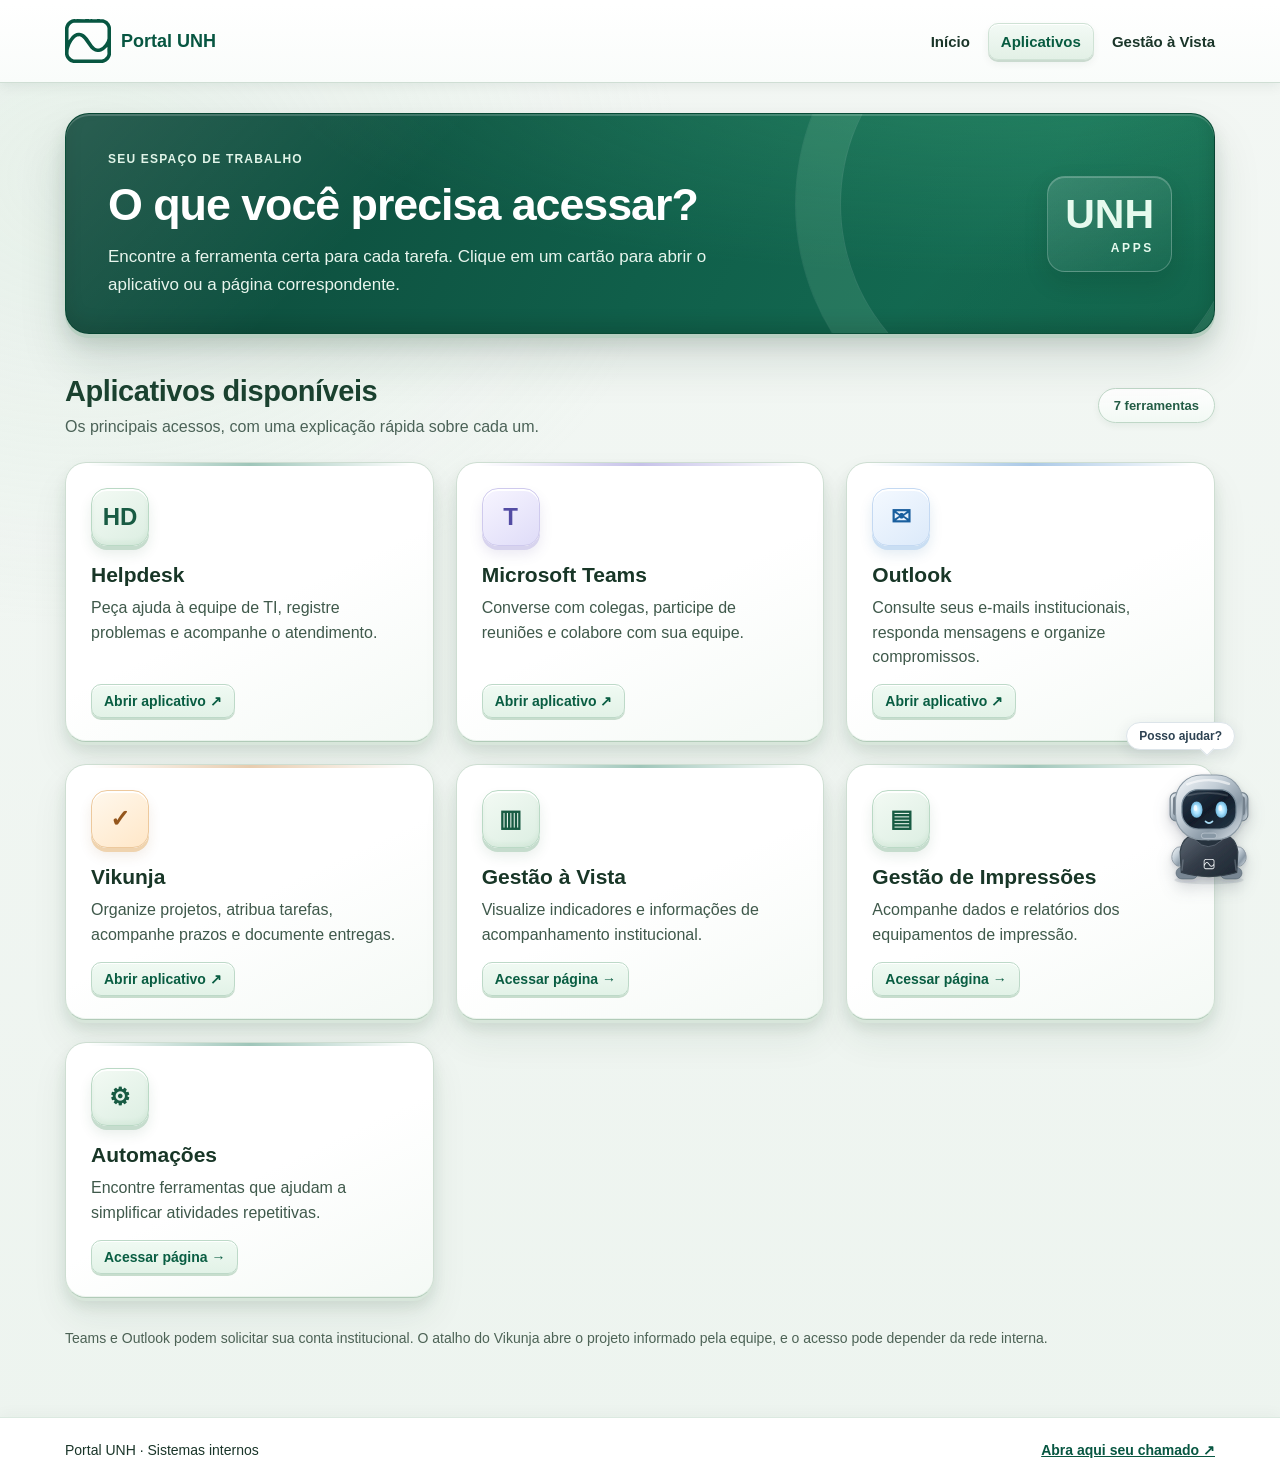
==== src/main/resources/static/aplicativos.html @ 6d13315c "feat(nexo): adiciona assistente persistente a biblioteca de aplicativos" ====
<!doctype html><html lang="pt-BR"><head><meta charset="utf-8"><meta name="viewport" content="width=device-width,initial-scale=1"><title>Aplicativos | Portal UNH</title><link rel="icon" href="assets/portal-unh-favicon-v2.png"><link rel="stylesheet" href="css/unh-pages-v1.css?v=20261027"><link rel="stylesheet" href="css/unh-app-library-v2.css?v=20261027-depth1"><link rel="stylesheet" href="css/nexo-assistente.css?v=20261027-ativo"><script src="js/nexo-agente.js?v=20261027-ativo" defer></script><script src="js/nexo-assistente.js?v=20261027-ativo" defer></script></head><body class="app-library"><header class="top"><div class="shell"><a class="brand" href="index.html"><img src="assets/portal-unh-simbolo.svg" alt=""><span>Portal UNH</span></a><nav class="nav" aria-label="Navegação"><a href="index.html">Início</a><a href="aplicativos.html" aria-current="page">Aplicativos</a><a href="gestao-a-vista.html">Gestão à Vista</a></nav></div></header><main class="shell">
  <section class="app-intro" aria-labelledby="app-title">
    <div class="app-intro-text"><span class="app-eyebrow">SEU ESPAÇO DE TRABALHO</span><h1 id="app-title">O que você precisa acessar?</h1><p>Encontre a ferramenta certa para cada tarefa. Clique em um cartão para abrir o aplicativo ou a página correspondente.</p></div>
    <div class="app-intro-mark" aria-hidden="true">UNH<span>APPS</span></div>
  </section>
  <section class="app-section" aria-labelledby="app-list-title">
    <div class="app-section-head"><div><h2 id="app-list-title">Aplicativos disponíveis</h2><p>Os principais acessos, com uma explicação rápida sobre cada um.</p></div><span class="app-count">7 ferramentas</span></div>
    <div class="app-tiles">
        <a class="app-tile app-helpdesk" href="https://helpdesk.unihorizontes.local/Helpdesk" target="_blank" rel="noopener noreferrer">
          <span class="app-tile-icon" aria-hidden="true">HD</span>
          <span class="app-tile-text"><strong>Helpdesk</strong><span>Peça ajuda à equipe de TI, registre problemas e acompanhe o atendimento.</span></span>
          <span class="app-tile-action">Abrir aplicativo ↗</span>
        </a>
        <a class="app-tile app-teams" href="https://teams.microsoft.com/" target="_blank" rel="noopener noreferrer">
          <span class="app-tile-icon" aria-hidden="true">T</span>
          <span class="app-tile-text"><strong>Microsoft Teams</strong><span>Converse com colegas, participe de reuniões e colabore com sua equipe.</span></span>
          <span class="app-tile-action">Abrir aplicativo ↗</span>
        </a>
        <a class="app-tile app-outlook" href="https://outlook.office.com/mail/" target="_blank" rel="noopener noreferrer">
          <span class="app-tile-icon" aria-hidden="true">✉</span>
          <span class="app-tile-text"><strong>Outlook</strong><span>Consulte seus e-mails institucionais, responda mensagens e organize compromissos.</span></span>
          <span class="app-tile-action">Abrir aplicativo ↗</span>
        </a>
        <a class="app-tile app-vikunja" href="https://vikunja.unihorizontes.local/projects/3/12" target="_blank" rel="noopener noreferrer">
          <span class="app-tile-icon" aria-hidden="true">✓</span>
          <span class="app-tile-text"><strong>Vikunja</strong><span>Organize projetos, atribua tarefas, acompanhe prazos e documente entregas.</span></span>
          <span class="app-tile-action">Abrir aplicativo ↗</span>
        </a>
        <a class="app-tile app-gestao" href="gestao-a-vista.html" >
          <span class="app-tile-icon" aria-hidden="true">▥</span>
          <span class="app-tile-text"><strong>Gestão à Vista</strong><span>Visualize indicadores e informações de acompanhamento institucional.</span></span>
          <span class="app-tile-action">Acessar página →</span>
        </a>
        <a class="app-tile app-impressao" href="impressao.html" >
          <span class="app-tile-icon" aria-hidden="true">▤</span>
          <span class="app-tile-text"><strong>Gestão de Impressões</strong><span>Acompanhe dados e relatórios dos equipamentos de impressão.</span></span>
          <span class="app-tile-action">Acessar página →</span>
        </a>
        <a class="app-tile app-automacoes" href="automacoes.html" >
          <span class="app-tile-icon" aria-hidden="true">⚙</span>
          <span class="app-tile-text"><strong>Automações</strong><span>Encontre ferramentas que ajudam a simplificar atividades repetitivas.</span></span>
          <span class="app-tile-action">Acessar página →</span>
        </a>
    </div>
    <p class="app-footnote">Teams e Outlook podem solicitar sua conta institucional. O atalho do Vikunja abre o projeto informado pela equipe, e o acesso pode depender da rede interna.</p>
  </section>
</main><footer class="foot"><div class="shell"><span>Portal UNH · Sistemas internos</span><a href="https://helpdesk.unihorizontes.local/Helpdesk" target="_blank" rel="noopener noreferrer">Abra aqui seu chamado ↗</a></div></footer></body></html>
---- src/main/resources/static/css/unh-pages-v1.css ----
:root{font-family:Inter,"Segoe UI",sans-serif;color:#1b342a;background:#f6f9f7}*{box-sizing:border-box}body{margin:0}a{color:inherit}.shell{width:min(1150px,calc(100% - 40px));margin:auto}.top{background:#fff;border-bottom:1px solid #dbe9e0}.top .shell{min-height:80px;display:flex;align-items:center;justify-content:space-between;gap:24px;flex-wrap:wrap}.brand{display:flex;align-items:center;gap:10px;text-decoration:none;font-weight:800;color:#075641}.brand img{width:46px;height:46px}.nav{display:flex;align-items:center;gap:18px;flex-wrap:wrap}.nav a{text-decoration:none;font-size:13px;font-weight:700}.nav a[aria-current]{color:#08724c}.hero{position:relative;overflow:hidden;margin-top:36px;background:linear-gradient(120deg,#164b3d,#075641);padding:45px;border-radius:26px;color:#fff}.hero:after{content:"";position:absolute;width:400px;height:400px;border:38px solid #ffffff12;border-radius:50%;right:-100px;top:-220px;pointer-events:none}.hero>*{position:relative;z-index:1}.eyebrow{font-size:12px;letter-spacing:.15em;font-weight:800}.hero h1{max-width:680px;margin:20px 0 14px;font-size:clamp(32px,5vw,55px);line-height:1.1;letter-spacing:-.05em}.hero p{max-width:580px;line-height:1.7;color:#e5f5ec}.section{padding:34px 0 70px}.section h2{font-size:clamp(25px,3vw,34px);margin:0 0 10px}.section>p{color:#64776c}.cards{display:grid;grid-template-columns:repeat(3,minmax(0,1fr));gap:16px;margin-top:22px}.card{display:flex;flex-direction:column;gap:9px;padding:23px;background:#fff;border:1px solid #dce9e0;box-shadow:0 9px 25px #102d1d0c;border-radius:20px;text-decoration:none;min-height:155px}.card strong{font-size:20px}.card small{color:#60766b}.card .go{margin-top:auto;font-size:12px;font-weight:800;color:#075641}.note{margin-top:20px;color:#60766b;font-size:13px}.foot{background:#fff;border-top:1px solid #dbe9e0;padding:24px 0}.foot .shell{display:flex;align-items:center;justify-content:space-between;gap:15px;flex-wrap:wrap;font-size:13px}.foot a{font-weight:800;color:#075641}@media(max-width:720px){.cards{grid-template-columns:1fr}.hero{padding:30px 24px}.top .shell{padding:14px 0}}
---- src/main/resources/static/css/unh-app-library-v2.css ----
/* Portal UNH • Biblioteca de aplicativos
   Profundidade real por camadas de luz, relevo e sombra.
   Texto sempre no plano 2D: sem transform, blur ou text-shadow. */

.app-library {
  font-family: "Segoe UI Variable", "Segoe UI", Arial, sans-serif !important;
  background:
    radial-gradient(ellipse 58% 38% at 7% 12%, rgba(192,220,202,.24), transparent 80%),
    linear-gradient(180deg,#f3f7f4 0%,#edf4ef 100%);
  color:#1a3529;
  -webkit-font-smoothing:auto !important;
}
.app-library * { box-sizing:border-box; text-shadow:none !important; -webkit-text-stroke:0 !important; }
.app-library .top {
  position:relative;
  z-index:5;
  background:linear-gradient(180deg,#fff 5%,#f9fcfa 100%);
  border-bottom:1px solid #cfded4;
  box-shadow:0 3px 12px rgba(19,55,34,.075),inset 0 1px 0 #fff;
}
.app-library .top .shell { min-height:82px; }
.app-library .brand { font-weight:700; font-size:18px; }
.app-library .nav a { font-size:15px; font-weight:600; letter-spacing:0; }
.app-library .nav a[aria-current="page"] {
  border:1px solid #cfe2d5;
  padding:9px 12px;
  color:#075b40;
  background:linear-gradient(180deg,#f3faf5,#e2f0e6);
  border-radius:10px;
  box-shadow:0 2px 0 #cadacf,0 4px 9px rgba(12,56,37,.06),inset 0 1px 0 #fff;
}
.app-library .app-intro {
  display:flex;
  align-items:center;
  justify-content:space-between;
  position:relative;
  isolation:isolate;
  overflow:hidden;
  gap:28px;
  margin-top:30px;
  padding:35px 42px;
  border:1px solid rgba(6,67,47,.75);
  border-radius:24px;
  color:#fff;
  background:
    radial-gradient(ellipse at 80% -20%,rgba(90,203,150,.25),transparent 55%),
    linear-gradient(115deg,#0d493a 3%,#105f4a 52%,#167357 100%);
  box-shadow:
    0 4px 0 #b7cfc1,
    0 10px 18px rgba(15,54,37,.12),
    0 26px 48px rgba(15,54,37,.13),
    inset 0 2px 0 rgba(255,255,255,.18),
    inset 0 -9px 16px rgba(0,22,14,.17);
}
.app-library .app-intro::before {
  content:"";position:absolute;inset:0;z-index:-1;
  background:linear-gradient(135deg,rgba(255,255,255,.12),transparent 30%,transparent 75%,rgba(0,26,16,.16));
  pointer-events:none;
}
.app-library .app-intro::after {
  content:"";position:absolute;right:-70px;top:-154px;width:400px;height:400px;
  border:44px solid rgba(200,248,219,.11);border-radius:50%;
  box-shadow:inset 0 0 0 1px rgba(255,255,255,.12),0 0 0 1px rgba(255,255,255,.08);
  pointer-events:none;
}
.app-library .app-intro-text { position:relative;z-index:1; }
.app-library .app-eyebrow { font-size:12px;font-weight:700;letter-spacing:.10em;color:#e0f4e8; }
.app-library .app-intro h1 {
  font-size:clamp(32px,3.5vw,45px);
  line-height:1.14;letter-spacing:-.023em;
  margin:12px 0 13px;
  font-weight:700;
  color:#fff;
}
.app-library .app-intro p { font-size:17px;line-height:1.62;max-width:650px;margin:0;color:#e8f5ed; }
.app-library .app-intro-mark {
  position:relative;z-index:1;
  padding:17px;
  border:1px solid rgba(255,255,255,.22);
  border-radius:18px;
  background:linear-gradient(145deg,rgba(255,255,255,.13),rgba(255,255,255,.025));
  box-shadow:inset 0 1px 0 rgba(255,255,255,.22),0 10px 25px rgba(0,29,15,.13);
  color:#e6faee;font-size:41px;font-weight:700;line-height:1;
}
.app-library .app-intro-mark span { display:block;font-size:12px;letter-spacing:.22em;text-align:right;margin-top:7px;font-weight:600; }
.app-library .app-section { padding:40px 0 67px; }
.app-library .app-section-head { display:flex;align-items:center;justify-content:space-between;gap:14px;flex-wrap:wrap; }
.app-library .app-section-head h2 { font-size:29px;line-height:1.2;letter-spacing:-.015em;margin:0 0 9px;color:#1b4230;font-weight:700; }
.app-library .app-section-head p { font-size:16px;color:#4b6257;margin:0; }
.app-library .app-count {
  border-radius:100px;
  border:1px solid #bfd7c7;
  padding:9px 15px;
  background:linear-gradient(180deg,#fff,#f2f9f4);
  box-shadow:0 3px 7px rgba(20,63,39,.06),inset 0 1px 0 #fff;
  font-size:13px;font-weight:600;color:#235c45;
}
.app-library .app-tiles {
  display:grid;grid-template-columns:repeat(3,minmax(0,1fr));
  gap:22px;margin-top:26px;
}
.app-library .app-tile {
  --accent:#0e7051;
  position:relative;
  isolation:isolate;
  display:flex;flex-direction:column;gap:15px;
  min-height:244px;
  padding:25px 25px 23px;
  text-decoration:none;
  overflow:hidden;
  border:1px solid #ceded2;
  border-bottom-color:#b1cbb8;
  border-radius:21px;
  background:linear-gradient(155deg,#fff 0%,#fff 52%,#f4f9f5 100%);
  box-shadow:
    0 3px 0 #d8e6db,
    0 8px 13px rgba(24,65,39,.10),
    0 20px 36px rgba(24,65,39,.075),
    inset 0 2px 0 rgba(255,255,255,1),
    inset 0 -1px 0 rgba(143,187,154,.15);
  transition:box-shadow .16s ease,border-color .16s ease,background .16s ease;
}
.app-library .app-tile::before {
  content:"";position:absolute;top:0;left:22px;right:22px;height:3px;
  background:linear-gradient(90deg,transparent,var(--accent),transparent);
  opacity:.40;
  border-radius:0 0 4px 4px;
  pointer-events:none;
}
.app-library .app-tile:hover {
  border-color:#8dbba1;
  background:linear-gradient(155deg,#fff 0%,#fff 48%,#eff9f1 100%);
  box-shadow:
    0 3px 0 #bcd5c3,
    0 12px 18px rgba(24,65,39,.14),
    0 27px 42px rgba(24,65,39,.11),
    inset 0 2px 0 #fff;
}
.app-library .app-tile:focus-visible { outline:3px solid #167653;outline-offset:5px; }
.app-library .app-tile-icon {
  display:grid;place-items:center;flex-shrink:0;
  width:58px;height:58px;border-radius:16px;
  background:linear-gradient(145deg,#f3faf4 0%,#dceee2 100%);
  border:1px solid #bad9c5;
  color:#185b43;
  font-size:24px;font-weight:700;letter-spacing:0;
  box-shadow:
    inset 0 2px 0 rgba(255,255,255,.95),
    inset 0 -3px 5px rgba(31,113,58,.06),
    0 4px 0 #c5dccd,
    0 8px 13px rgba(32,93,52,.10);
}
.app-library .app-teams { --accent:#7166c8; }
.app-library .app-outlook { --accent:#2976c1; }
.app-library .app-vikunja { --accent:#c38036; }
.app-library .app-teams .app-tile-icon { background:linear-gradient(145deg,#f7f5ff,#dfdcf8);color:#534ca4;border-color:#cfcaed;box-shadow:inset 0 2px 0 #fff,0 4px 0 #d7d3ee,0 8px 13px #554b9720; }
.app-library .app-outlook .app-tile-icon { background:linear-gradient(145deg,#f4f9ff,#dceafa);color:#195f9e;border-color:#c4d9f2;box-shadow:inset 0 2px 0 #fff,0 4px 0 #c9def3,0 8px 13px #1a5d9820; }
.app-library .app-vikunja .app-tile-icon { background:linear-gradient(145deg,#fff8ed,#ffe7c8);color:#95571d;border-color:#edc99d;box-shadow:inset 0 2px 0 #fff,0 4px 0 #efd3ae,0 8px 13px #88501d1c; }
.app-library .app-tile-text { display:flex;flex-direction:column;gap:8px; }
.app-library .app-tile-text strong { font-size:21px;line-height:1.3;font-weight:650;color:#183627; }
.app-library .app-tile-text>span { font-size:16px;line-height:1.52;color:#3f594b; }
.app-library .app-tile-action {
  display:inline-flex;align-items:center;
  width:max-content;max-width:100%;
  margin-top:auto;
  padding:8px 12px;
  border:1px solid #bdd9c8;
  border-radius:10px;
  background:linear-gradient(180deg,#f0faf3,#e2f2e7);
  box-shadow:0 2px 0 #c7ddcd,inset 0 1px 0 #fff;
  font-size:14px;font-weight:700;color:#095d42;
}
.app-library .app-footnote { font-size:14px;line-height:1.65;color:#4d6356;margin:29px 0 0; }
.app-library .foot { margin-top:0;box-shadow:0 -3px 14px rgba(22,56,32,.035); }
.app-library .foot .shell { font-size:14px; }
@media(max-width:950px) {
  .app-library .app-tiles { grid-template-columns:repeat(2,minmax(0,1fr)); }
  .app-library .app-intro-mark { display:none; }
}
@media(max-width:620px) {
  .app-library .app-tiles { grid-template-columns:1fr;gap:19px; }
  .app-library .app-intro { padding:27px 22px; }
  .app-library .app-intro p { font-size:16px; }
  .app-library .app-tile { min-height:210px; }
  .app-library .app-section-head h2 { font-size:26px; }
}
@media(prefers-reduced-motion:reduce) {
  .app-library .app-tile { transition:none; }
}
---- src/main/resources/static/css/nexo-assistente.css ----
/* Nexo - componente isolado, sem verde no mascote ou painel. */
.nexo-widget {
  --nexo-ink: #293745;
  --nexo-muted: #647586;
  --nexo-line: #dfe5e9;
  --nexo-panel-bg: #ffffff;
  position: fixed;
  z-index: 700;
  right: max(15px, env(safe-area-inset-right));
  bottom: max(14px, env(safe-area-inset-bottom));
  font-family: "DM Sans", "Segoe UI", Arial, sans-serif;
  color: var(--nexo-ink);
  pointer-events: none;
}
.nexo-widget * { box-sizing: border-box; }
.nexo-widget :is(a,button):focus-visible {
  outline: 3px solid #5789a7;
  outline-offset: 3px;
}
.nexo-widget button { font-family: inherit; }
.nexo-launcher {
  pointer-events: auto;
  position: relative;
  /* Area fixa: o balao nao pode comprimir nem redimensionar o mascote. */
  display: flex;
  align-items: flex-end;
  justify-content: center;
  width: 112px;
  height: 137px;
  min-height: 0;
  padding: 0;
  margin-left: auto;
  border: 0;
  background: transparent;
  cursor: pointer;
  color: #283e4d;
}
.nexo-launcher-avatar {
  display: block;
  /* Mesma proporcao intrinseca do SVG (180 x 206), com corpo inteiro. */
  width: 106px;
  height: auto;
  aspect-ratio: 180 / 206;
  max-width: none;
  object-fit: contain;
  flex: 0 0 auto;
  filter: drop-shadow(0 8px 8px rgba(43,55,70,.19));
  transform-origin: 50% 100%;
  animation: nexo-idle 4.8s ease-in-out infinite;
  transition: filter .18s;
}
.nexo-launcher:hover .nexo-launcher-avatar {
  filter: drop-shadow(0 10px 11px rgba(43,55,70,.25));
}
.nexo-launcher-label {
  display: block;
  position: absolute;
  /* Balao solto acima e um pouco a esquerda da cabeca: nunca sobre a blusa. */
  bottom: auto;
  top: -27px;
  left: auto;
  right: 30px;
  transform: none;
  pointer-events: none;
  white-space: nowrap;
  padding: 6px 12px;
  font-size: 12px;
  font-weight: 700;
  color: #2d4252;
  background: #fff;
  border: 1px solid #dce4e9;
  border-radius: 100px;
  box-shadow: 0 4px 15px rgba(32,48,64,.1);
}
/* Pontinha direcionada a cabeca, sem encostar na arte. */
.nexo-launcher-label::after {
  content: "";
  position: absolute;
  right: 22px;
  bottom: -5px;
  width: 9px;
  height: 9px;
  background: #fff;
  border-right: 1px solid #dce4e9;
  border-bottom: 1px solid #dce4e9;
  transform: rotate(45deg);
}
/* Com o painel aberto, o texto nao compete com os controles. */
.nexo-launcher[aria-expanded="true"] .nexo-launcher-label { display: none; }
.nexo-panel[hidden],.nexo-help-answer[hidden] { display: none !important; }
.nexo-panel {
  pointer-events: auto;
  display: flex;
  flex-direction: column;
  width: min(370px, calc(100vw - 26px));
  max-height: min(620px, calc(100dvh - 180px));
  margin-bottom: 17px;
  overflow: hidden;
  border: 1px solid #d5dee6;
  border-radius: 19px;
  background: var(--nexo-panel-bg);
  box-shadow: 0 19px 52px rgba(24,40,56,.22), 0 4px 12px rgba(24,40,56,.07);
}
.nexo-panel-head {
  display: flex;
  align-items: center;
  justify-content: space-between;
  gap: 12px;
  padding: 14px 16px 12px;
  border-bottom: 1px solid var(--nexo-line);
  background: #f9fafb;
}
.nexo-panel-identification { display: flex; align-items: center; gap: 11px; min-width: 0; }
.nexo-panel-avatar {
  display: grid;
  place-items: center;
  flex: 0 0 52px;
  width: 52px;
  height: 52px;
  overflow: hidden;
  border-radius: 14px;
  border: 1px solid #e0e6ea;
  background: #ecf1f4;
}
.nexo-panel-avatar img { display: block; width: 42px; height: 50px; object-fit: contain; }
.nexo-panel-identification strong {
  display: block;
  margin-bottom: 2px;
  color: #253949;
  font-size: 17px;
  line-height: 1.3;
  letter-spacing: 0;
}
.nexo-panel-identification div>span { font-size: 12px; color: #687b89; }
.nexo-close {
  flex: 0 0 36px;
  width: 36px;
  height: 36px;
  border: 1px solid transparent;
  border-radius: 9px;
  background: transparent;
  color: #617483;
  font-size: 26px;
  line-height: 1;
  cursor: pointer;
}
.nexo-close:hover { background: #edf2f5; color: #233846; }
.nexo-panel-body {
  overflow-y: auto;
  overscroll-behavior: contain;
  padding: 16px 18px 17px;
}
.nexo-intro {
  margin: 0 0 17px;
  color: #516472;
  font-size: 13px;
  line-height: 1.65;
}
.nexo-intro strong { display: block; margin-bottom: 4px; color: #2c4050; font-size: 16px; font-weight: 750; }
.nexo-section-heading { margin: 0 0 9px; color: #526776; font-size: 12px; font-weight: 750; }
.nexo-links { display: grid; gap: 7px; }
.nexo-links a {
  display: grid;
  grid-template-columns: 27px minmax(0,1fr) 17px;
  align-items: center;
  gap: 9px;
  padding: 11px 12px;
  border: 1px solid var(--nexo-line);
  border-radius: 11px;
  text-decoration: none;
  color: #2d4254 !important;
  background: #fff;
  font-size: 13px;
  font-weight: 650;
  line-height: 1.35;
  transition: border-color .16s, background .16s;
}
.nexo-links a:hover { border-color: #b5c9d5; background: #f6f9fb; }
.nexo-links a>span:first-child { text-align: center; font-size: 18px; color: #557085; }
.nexo-links a>span:last-child { text-align: right; font-size: 17px; color: #708696; }
.nexo-help-area {
  margin-top: 15px;
  border-top: 1px solid var(--nexo-line);
  padding-top: 13px;
}
.nexo-explain {
  display: flex;
  width: 100%;
  align-items: center;
  justify-content: space-between;
  gap: 8px;
  text-align: left;
  padding: 7px 0;
  background: none;
  border: 0;
  color: #334e61;
  font-size: 13px;
  font-weight: 750;
  cursor: pointer;
}
.nexo-explain span { font-size: 18px; }
.nexo-help-answer { margin: 3px 0 0; font-size: 12px; line-height: 1.6; color: #607585; }
.nexo-disclaimer { margin: 14px 0 0; font-size: 11px; color: #788794; line-height: 1.5; }
@keyframes nexo-idle {
  0%,100% { transform: translateY(0) rotate(-1deg); }
  50% { transform: translateY(-4px) rotate(1deg); }
}
@media(max-width: 600px) {
  .nexo-widget {
    right: max(7px, env(safe-area-inset-right));
    bottom: max(7px, env(safe-area-inset-bottom));
  }
  .nexo-launcher { width: 90px; height: 113px; min-height: 0; }
  .nexo-launcher-avatar { width: 86px; height: auto; }
  .nexo-launcher-label { top: -24px; right: 18px; font-size: 10px; padding: 5px 9px; }
  .nexo-panel { max-height: calc(100dvh - 128px); width: min(370px, calc(100vw - 18px)); }
  .nexo-panel-body { padding: 14px; }
}
@media(prefers-reduced-motion: reduce) {
  .nexo-launcher-avatar { animation: none; transition: none; }
  .nexo-links a { transition: none; }
}


/* Nexo V2: estados visuais e microinteracoes, sem cores verdes. */
.nexo-quick-actions {
  display: grid;
  grid-template-columns: repeat(2,minmax(0,1fr));
  gap: 8px;
  margin-top: 13px;
}
.nexo-action {
  min-width: 0;
  display: flex;
  gap: 6px;
  align-items: center;
  justify-content: space-between;
  padding: 10px 11px;
  border: 1px solid #dce5eb;
  border-radius: 11px;
  background: #f6f9fa;
  color: #304a5d;
  font-size: 12px;
  font-weight: 700;
  text-align: left;
  line-height: 1.45;
  cursor: pointer;
}
.nexo-action:hover { background: #eaf1f5; border-color: #b5cad6; }
.nexo-action:disabled { cursor: progress; opacity: .65; }
.nexo-action span { font-size: 16px; color: #57768b; }
.nexo-feedback[hidden] { display: none !important; }
.nexo-feedback {
  margin: 12px 0 0;
  padding: 10px 12px;
  background: #edf3f6;
  color: #304e61;
  border: 1px solid #d5e2e9;
  border-radius: 10px;
  font-size: 12px;
  line-height: 1.55;
}
.nexo-visually-hidden {
  position: absolute;
  width: 1px;
  height: 1px;
  padding: 0;
  margin: -1px;
  overflow: hidden;
  clip: rect(0,0,0,0);
  white-space: nowrap;
  border: 0;
}
.nexo-widget[data-nexo-emotion="saudacao"] .nexo-launcher-avatar {
  animation: nexo-wave .85s ease-in-out 1;
}
.nexo-widget[data-nexo-emotion="pensando"] .nexo-launcher-avatar {
  animation: nexo-thinking 1.3s ease-in-out infinite alternate;
}
.nexo-widget[data-nexo-emotion="confirmacao"] .nexo-launcher-avatar {
  animation: nexo-confirm .65s ease-out 1;
}
@keyframes nexo-wave {
  0%,100% { transform: rotate(0deg) translateY(0); }
  40% { transform: rotate(-5deg) translateY(-3px); }
  72% { transform: rotate(3deg) translateY(-1px); }
}
@keyframes nexo-thinking {
  from { transform: translateY(0) rotate(-1deg); }
  to { transform: translateY(-3px) rotate(1deg); }
}
@keyframes nexo-confirm {
  0%,100% { transform: translateY(0) scale(1); }
  45% { transform: translateY(-5px) scale(1.02); }
}
@media(max-width: 380px) {
  .nexo-quick-actions { grid-template-columns: 1fr; }
}
@media(prefers-reduced-motion: reduce) {
  .nexo-widget[data-nexo-emotion] .nexo-launcher-avatar { animation: none; }
}


/* Nexo v3: linguagem natural com regras locais, sem coletar conversas. */
.nexo-chat-form { display: grid; gap: 8px; margin: 8px 0 7px; }
.nexo-chat-form>label { color: #2a4556; font-size: 13px; font-weight: 750; }
.nexo-chat-entry { display: flex; align-items: stretch; gap: 6px; }
.nexo-chat-entry input {
  min-width: 0; flex: 1 1 auto;
  width: 100%; min-height: 43px; padding: 10px 11px;
  border: 1px solid #cfdde5; border-radius: 10px;
  color: #263b4a; background: #fff;
  font-size: 13px; line-height: 1.35; font-family: inherit;
}
.nexo-chat-entry input::placeholder { color: #7c8d99; opacity: 1; }
.nexo-chat-entry button {
  flex: 0 0 auto; min-width: 58px;
  padding: 10px 11px; border: 1px solid #2b465b; border-radius: 10px;
  background: #2d485c; color: #fff;
  font-size: 12px; font-weight: 750;
  cursor: pointer;
}
.nexo-chat-entry button:hover { background: #1d3649; }
.nexo-chat-disclosure {
  margin: 0 0 16px;
  color: #657987; font-size: 11px; line-height: 1.45;
}
.nexo-chat-log:empty { display: none; }
.nexo-chat-log {
  display: grid; gap: 9px;
  padding: 4px 0 10px;
  max-height: 240px; overflow-y: auto; overscroll-behavior: contain;
}
.nexo-chat-message {
  min-width: 0; max-width: 93%; padding: 10px 12px;
  border-radius: 13px;
  color: #2d4557; font-size: 12px; line-height: 1.65;
  overflow-wrap: anywhere;
}
.nexo-chat-message p { margin: 0; }
.nexo-chat-message-user {
  justify-self: end; border: 1px solid #d4e2ea;
  background: #edf3f7; border-bottom-right-radius: 3px;
}
.nexo-chat-message-assistant {
  justify-self: start; background: #f8fafb;
  border: 1px solid #dfe7ed; border-bottom-left-radius: 3px;
}
.nexo-chat-message small { display: block; margin-top: 7px; color: #647e8c; font-size: 10px; line-height: 1.4; }
.nexo-chat-link {
  display: inline-flex; align-items: center; margin-top: 9px;
  padding: 7px 9px; border-radius: 8px; border: 1px solid #bdcfda;
  color: #28475b !important; background: #eef4f7;
  text-decoration: none; font-size: 11px; font-weight: 750;
}
.nexo-chat-link:hover { background: #e1ebf2; }
@media(max-width: 420px) {
  .nexo-chat-entry { flex-wrap: nowrap; }
  .nexo-chat-entry input { font-size: 12px; }
}


/* IA experimental: botao opcional; mascara de permissao mantida no JS + servidor. */
.nexo-lab-toggle[hidden] { display: none !important; }
.nexo-lab-toggle {
  width: 100%; text-align: center; min-height: 38px;
  margin: 0 0 13px; padding: 9px 11px;
  border: 1px solid #cbdce6; border-radius: 10px;
  background: #f1f6fa; color: #304d65;
  font: inherit; font-weight: 700; font-size: 12px;
  cursor: pointer;
}
.nexo-lab-toggle[aria-pressed="true"] {
  background: #e7f0f7; border-color: #97bad3; color: #21435e;
}
.nexo-lab-toggle:disabled { opacity: .55; cursor: wait; }
.nexo-chat-submit:disabled { cursor: wait; opacity: .6; }


/* Contexto do Nexo: orientação do protótipo, nunca alerta institucional ao vivo. */
.nexo-context {
  display: grid; gap: 7px; padding: 12px 13px;
  margin: 0 0 13px;
  border: 1px solid #d8e3ec; border-radius: 13px;
  background: #f7f9fb;
}
.nexo-context-eyebrow {
  margin: 0; color: #697c8c; font-size: 10px;
  font-weight: 750; text-transform: uppercase; letter-spacing: .09em;
}
.nexo-context strong { font-size: 14px; color: #253f50; }
.nexo-context-suggestion {
  margin: 0; color: #476071; font-size: 12px; line-height: 1.55;
}
.nexo-context-alert {
  margin: 3px 0 0; padding: 9px 10px;
  color: #715524; background: #fff9ec;
  border-left: 3px solid #c4a058; border-radius: 6px;
  font-size: 11px; line-height: 1.5;
}
.nexo-context-prompts { display: flex; flex-wrap: wrap; gap: 7px; margin-top: 3px; }
.nexo-context-prompts button {
  flex: 1 1 120px; min-height: 33px; cursor: pointer;
  padding: 7px 9px; border: 1px solid #c8d7e2; border-radius: 9px;
  background: #fff; text-align: left; color: #35566b;
  font-size: 11px; line-height: 1.35; font-weight: 650;
}
.nexo-context-prompts button:hover { background: #eaf2f7; }
.nexo-context-source { font-size: 10px; color: #738390; line-height: 1.35; }

/* Mobilidade do personagem Nexo */
#nexo-toggle { touch-action: none; cursor: grab; }
#nexo-toggle:active { cursor: grabbing; }
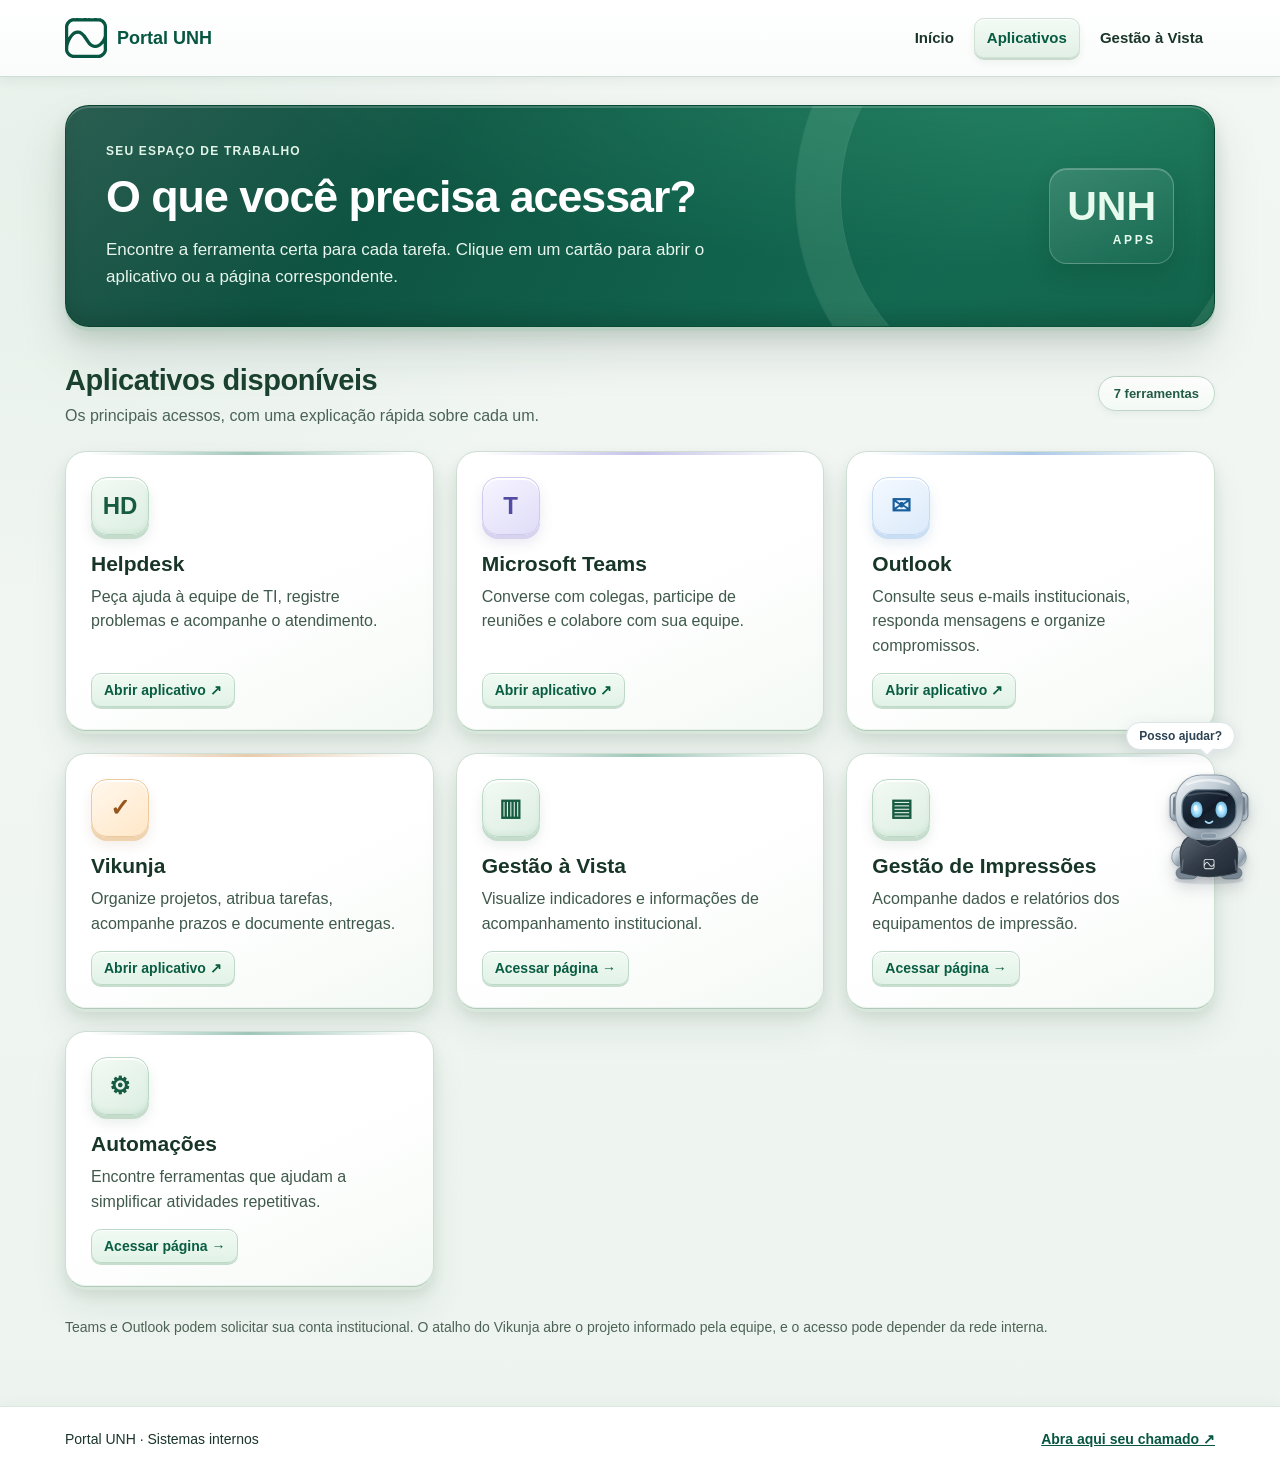
==== commit cc05ee82: "chore(portal): atualiza cache do layout responsivo da biblioteca" ====
--- a/src/main/resources/static/aplicativos.html
+++ b/src/main/resources/static/aplicativos.html
@@ -1,4 +1,4 @@
-<!doctype html><html lang="pt-BR"><head><meta charset="utf-8"><meta name="viewport" content="width=device-width,initial-scale=1"><title>Aplicativos | Portal UNH</title><link rel="icon" href="assets/portal-unh-favicon-v2.png"><link rel="stylesheet" href="css/unh-pages-v1.css?v=20261027"><link rel="stylesheet" href="css/unh-app-library-v2.css?v=20261027-depth1"><link rel="stylesheet" href="css/nexo-assistente.css?v=20261027-ativo"><script src="js/nexo-agente.js?v=20261027-ativo" defer></script><script src="js/nexo-assistente.js?v=20261027-ativo" defer></script></head><body class="app-library"><header class="top"><div class="shell"><a class="brand" href="index.html"><img src="assets/portal-unh-simbolo.svg" alt=""><span>Portal UNH</span></a><nav class="nav" aria-label="Navegação"><a href="index.html">Início</a><a href="aplicativos.html" aria-current="page">Aplicativos</a><a href="gestao-a-vista.html">Gestão à Vista</a></nav></div></header><main class="shell">
+<!doctype html><html lang="pt-BR"><head><meta charset="utf-8"><meta name="viewport" content="width=device-width,initial-scale=1"><title>Aplicativos | Portal UNH</title><link rel="icon" href="assets/portal-unh-favicon-v2.png"><link rel="stylesheet" href="css/unh-pages-v1.css?v=20261027"><link rel="stylesheet" href="css/unh-app-library-v2.css?v=20261028-layout1"><link rel="stylesheet" href="css/nexo-assistente.css?v=20261027-ativo"><script src="js/nexo-agente.js?v=20261027-fallback1" defer></script><script src="js/nexo-assistente.js?v=20261027-fallback1" defer></script></head><body class="app-library"><header class="top"><div class="shell"><a class="brand" href="index.html"><img src="assets/portal-unh-simbolo.svg" alt=""><span>Portal UNH</span></a><nav class="nav" aria-label="Navegação"><a href="index.html">Início</a><a href="aplicativos.html" aria-current="page">Aplicativos</a><a href="gestao-a-vista.html">Gestão à Vista</a></nav></div></header><main class="shell">
   <section class="app-intro" aria-labelledby="app-title">
     <div class="app-intro-text"><span class="app-eyebrow">SEU ESPAÇO DE TRABALHO</span><h1 id="app-title">O que você precisa acessar?</h1><p>Encontre a ferramenta certa para cada tarefa. Clique em um cartão para abrir o aplicativo ou a página correspondente.</p></div>
     <div class="app-intro-mark" aria-hidden="true">UNH<span>APPS</span></div>
--- a/src/main/resources/static/css/unh-app-library-v2.css
+++ b/src/main/resources/static/css/unh-app-library-v2.css
@@ -18,12 +18,20 @@
   border-bottom:1px solid #cfded4;
   box-shadow:0 3px 12px rgba(19,55,34,.075),inset 0 1px 0 #fff;
 }
-.app-library .top .shell { min-height:82px; }
-.app-library .brand { font-weight:700; font-size:18px; }
-.app-library .nav a { font-size:15px; font-weight:600; letter-spacing:0; }
+.app-library .top .shell {
+  height:76px;min-height:76px;gap:20px;flex-wrap:nowrap;
+  padding-top:0;padding-bottom:0;
+}
+.app-library .brand { font-weight:700;font-size:18px;white-space:nowrap;gap:10px;flex-shrink:0; }
+.app-library .brand img { display:block;width:42px;height:42px;object-fit:contain; }
+.app-library .nav { margin-left:auto;gap:8px;flex-wrap:nowrap; }
+.app-library .nav a {
+  display:inline-flex;align-items:center;justify-content:center;
+  min-height:40px;padding:9px 12px;white-space:nowrap;
+  font-size:15px;font-weight:600;letter-spacing:0;line-height:1.25;
+}
 .app-library .nav a[aria-current="page"] {
   border:1px solid #cfe2d5;
-  padding:9px 12px;
   color:#075b40;
   background:linear-gradient(180deg,#f3faf5,#e2f0e6);
   border-radius:10px;
@@ -37,8 +45,9 @@
   isolation:isolate;
   overflow:hidden;
   gap:28px;
-  margin-top:30px;
-  padding:35px 42px;
+  margin-top:28px;
+  min-height:222px;
+  padding:32px 40px;
   border:1px solid rgba(6,67,47,.75);
   border-radius:24px;
   color:#fff;
@@ -83,7 +92,7 @@
   color:#e6faee;font-size:41px;font-weight:700;line-height:1;
 }
 .app-library .app-intro-mark span { display:block;font-size:12px;letter-spacing:.22em;text-align:right;margin-top:7px;font-weight:600; }
-.app-library .app-section { padding:40px 0 67px; }
+.app-library .app-section { padding:36px 0 67px; }
 .app-library .app-section-head { display:flex;align-items:center;justify-content:space-between;gap:14px;flex-wrap:wrap; }
 .app-library .app-section-head h2 { font-size:29px;line-height:1.2;letter-spacing:-.015em;margin:0 0 9px;color:#1b4230;font-weight:700; }
 .app-library .app-section-head p { font-size:16px;color:#4b6257;margin:0; }
@@ -177,7 +186,20 @@
   .app-library .app-tiles { grid-template-columns:repeat(2,minmax(0,1fr)); }
   .app-library .app-intro-mark { display:none; }
 }
+@media(max-width:760px) {
+  .app-library .top .shell {
+    height:auto;min-height:76px;flex-wrap:wrap;justify-content:center;
+    gap:6px 16px;padding:12px 0;
+  }
+  .app-library .nav { margin-left:0;justify-content:center;gap:4px; }
+  .app-library .nav a { font-size:14px;padding:8px 10px;min-height:38px; }
+  .app-library .app-intro { min-height:0; }
+}
 @media(max-width:620px) {
+  .app-library .top .shell { justify-content:flex-start; }
+  .app-library .brand img { width:39px;height:39px; }
+  .app-library .nav { width:100%;justify-content:space-between; }
+  .app-library .nav a { font-size:13px;padding:8px 6px; }
   .app-library .app-tiles { grid-template-columns:1fr;gap:19px; }
   .app-library .app-intro { padding:27px 22px; }
   .app-library .app-intro p { font-size:16px; }
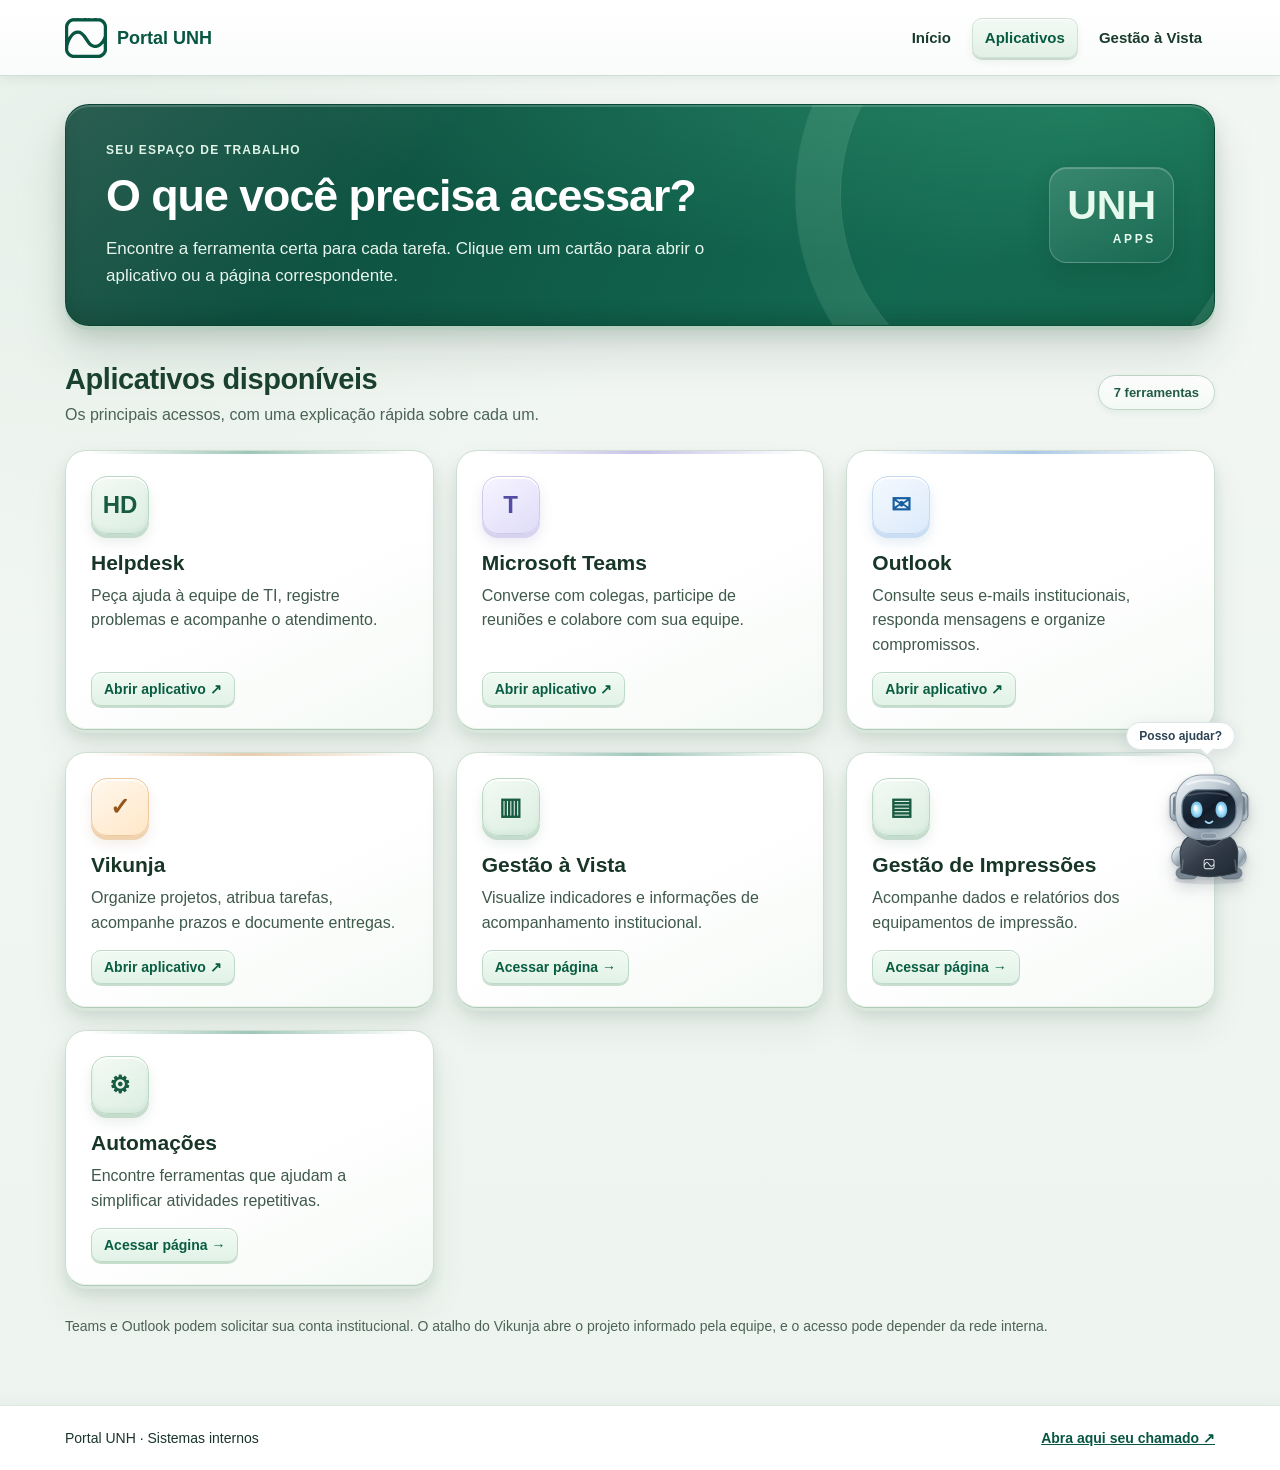
==== commit 5cd04c2e: "fix(portal): utiliza mesmo cabecalho compartilhado na biblioteca" ====
--- a/src/main/resources/static/aplicativos.html
+++ b/src/main/resources/static/aplicativos.html
@@ -1,4 +1,16 @@
-<!doctype html><html lang="pt-BR"><head><meta charset="utf-8"><meta name="viewport" content="width=device-width,initial-scale=1"><title>Aplicativos | Portal UNH</title><link rel="icon" href="assets/portal-unh-favicon-v2.png"><link rel="stylesheet" href="css/unh-pages-v1.css?v=20261027"><link rel="stylesheet" href="css/unh-app-library-v2.css?v=20261028-layout1"><link rel="stylesheet" href="css/nexo-assistente.css?v=20261027-ativo"><script src="js/nexo-agente.js?v=20261027-fallback1" defer></script><script src="js/nexo-assistente.js?v=20261027-fallback1" defer></script></head><body class="app-library"><header class="top"><div class="shell"><a class="brand" href="index.html"><img src="assets/portal-unh-simbolo.svg" alt=""><span>Portal UNH</span></a><nav class="nav" aria-label="Navegação"><a href="index.html">Início</a><a href="aplicativos.html" aria-current="page">Aplicativos</a><a href="gestao-a-vista.html">Gestão à Vista</a></nav></div></header><main class="shell">
+<!doctype html><html lang="pt-BR"><head><meta charset="utf-8"><meta name="viewport" content="width=device-width,initial-scale=1"><title>Aplicativos | Portal UNH</title><link rel="icon" href="assets/portal-unh-favicon-v2.png"><link rel="stylesheet" href="css/unh-pages-v1.css?v=20261027"><link rel="stylesheet" href="css/unh-app-library-v2.css?v=20261028-layout1"><link rel="stylesheet" href="css/nexo-assistente.css?v=20261027-ativo"><script src="js/nexo-agente.js?v=20261027-fallback1" defer></script><script src="js/nexo-assistente.js?v=20261027-fallback1" defer></script><link rel="stylesheet" href="css/unh-site-header.css?v=20261028-unificado1" /></head><body class="app-library"><header class="unh-site-header">
+  <div class="unh-site-header-inner">
+    <a class="unh-site-brand" href="index.html" aria-label="Portal UNH — página inicial">
+      <img src="assets/portal-unh-simbolo.svg" alt="" width="42" height="42" />
+      <span>Portal UNH</span>
+    </a>
+    <nav class="unh-site-nav" aria-label="Navegação principal">
+      <a href="index.html">Início</a>
+      <a href="aplicativos.html" aria-current="page">Aplicativos</a>
+      <a href="gestao-a-vista.html">Gestão à Vista</a>
+    </nav>
+  </div>
+</header><main class="shell">
   <section class="app-intro" aria-labelledby="app-title">
     <div class="app-intro-text"><span class="app-eyebrow">SEU ESPAÇO DE TRABALHO</span><h1 id="app-title">O que você precisa acessar?</h1><p>Encontre a ferramenta certa para cada tarefa. Clique em um cartão para abrir o aplicativo ou a página correspondente.</p></div>
     <div class="app-intro-mark" aria-hidden="true">UNH<span>APPS</span></div>
--- a/src/main/resources/static/css/unh-site-header.css
+++ b/src/main/resources/static/css/unh-site-header.css
@@ -0,0 +1,107 @@
+/* Cabecalho principal unico do Portal UNH.
+   Mesma marca, altura e navegacao em Inicio, Aplicativos e Gestao a Vista.
+   Independente dos estilos internos e do dashboard. */
+.unh-site-header {
+  position:sticky;
+  top:0;
+  z-index:90;
+  width:100%;
+  height:76px;
+  background:linear-gradient(180deg,#fff 5%,#f9fcfa 100%);
+  border-bottom:1px solid #cfded4;
+  box-shadow:0 3px 12px rgba(19,55,34,.075),inset 0 1px 0 #fff;
+  color:#17382b;
+  font-family:"Segoe UI Variable","Segoe UI",Arial,sans-serif;
+}
+.unh-site-header,
+.unh-site-header * { box-sizing:border-box; }
+.unh-site-header .unh-site-header-inner {
+  width:min(1150px,calc(100% - 40px));
+  max-width:none;
+  height:76px;
+  min-height:76px;
+  padding:0;
+  margin:0 auto;
+  display:flex;
+  align-items:center;
+  justify-content:space-between;
+  gap:20px;
+}
+.unh-site-header .unh-site-brand {
+  display:inline-flex;
+  align-items:center;
+  flex:0 0 auto;
+  gap:10px;
+  white-space:nowrap;
+  text-decoration:none;
+  color:#075641!important;
+  font-size:18px;
+  line-height:1.25;
+  font-weight:700;
+}
+.unh-site-header .unh-site-brand img {
+  display:block;
+  width:42px;
+  height:42px;
+  min-width:42px;
+  object-fit:contain;
+}
+.unh-site-header .unh-site-nav {
+  display:flex;
+  align-items:center;
+  flex-wrap:nowrap;
+  justify-content:flex-end;
+  gap:8px;
+  margin-left:auto;
+}
+.unh-site-header .unh-site-nav a {
+  display:inline-flex;
+  justify-content:center;
+  align-items:center;
+  min-height:40px;
+  padding:9px 12px;
+  border:1px solid transparent;
+  border-radius:10px;
+  color:#183b2b!important;
+  background:transparent;
+  font:600 15px/1.25 "Segoe UI Variable","Segoe UI",Arial,sans-serif;
+  letter-spacing:0;
+  text-decoration:none;
+  white-space:nowrap;
+  text-shadow:none!important;
+  transform:none!important;
+}
+.unh-site-header .unh-site-nav a:hover {
+  border-color:#cfe2d5;
+  background:#edf5ef;
+}
+.unh-site-header .unh-site-nav a[aria-current="page"] {
+  border-color:#cfe2d5;
+  color:#075b40!important;
+  background:linear-gradient(180deg,#f3faf5,#e2f0e6);
+  box-shadow:0 2px 0 #cadacf,0 4px 9px rgba(12,56,37,.06),inset 0 1px 0 #fff;
+}
+.unh-site-header :is(a):focus-visible {
+  outline:3px solid #187451;
+  outline-offset:3px;
+}
+@media(max-width:600px) {
+  .unh-site-header { height:116px; }
+  .unh-site-header .unh-site-header-inner {
+    height:116px;min-height:116px;
+    flex-direction:column;
+    align-items:flex-start;
+    justify-content:center;
+    gap:6px;
+  }
+  .unh-site-header .unh-site-brand { font-size:17px; }
+  .unh-site-header .unh-site-brand img { width:39px;height:39px;min-width:39px; }
+  .unh-site-header .unh-site-nav {
+    margin:0;
+    width:100%;
+    justify-content:space-between;
+    gap:2px;
+  }
+  .unh-site-header .unh-site-nav a { font-size:13px;padding:8px 6px;min-height:36px; }
+}
+@media print { .unh-site-header { display:none!important; } }
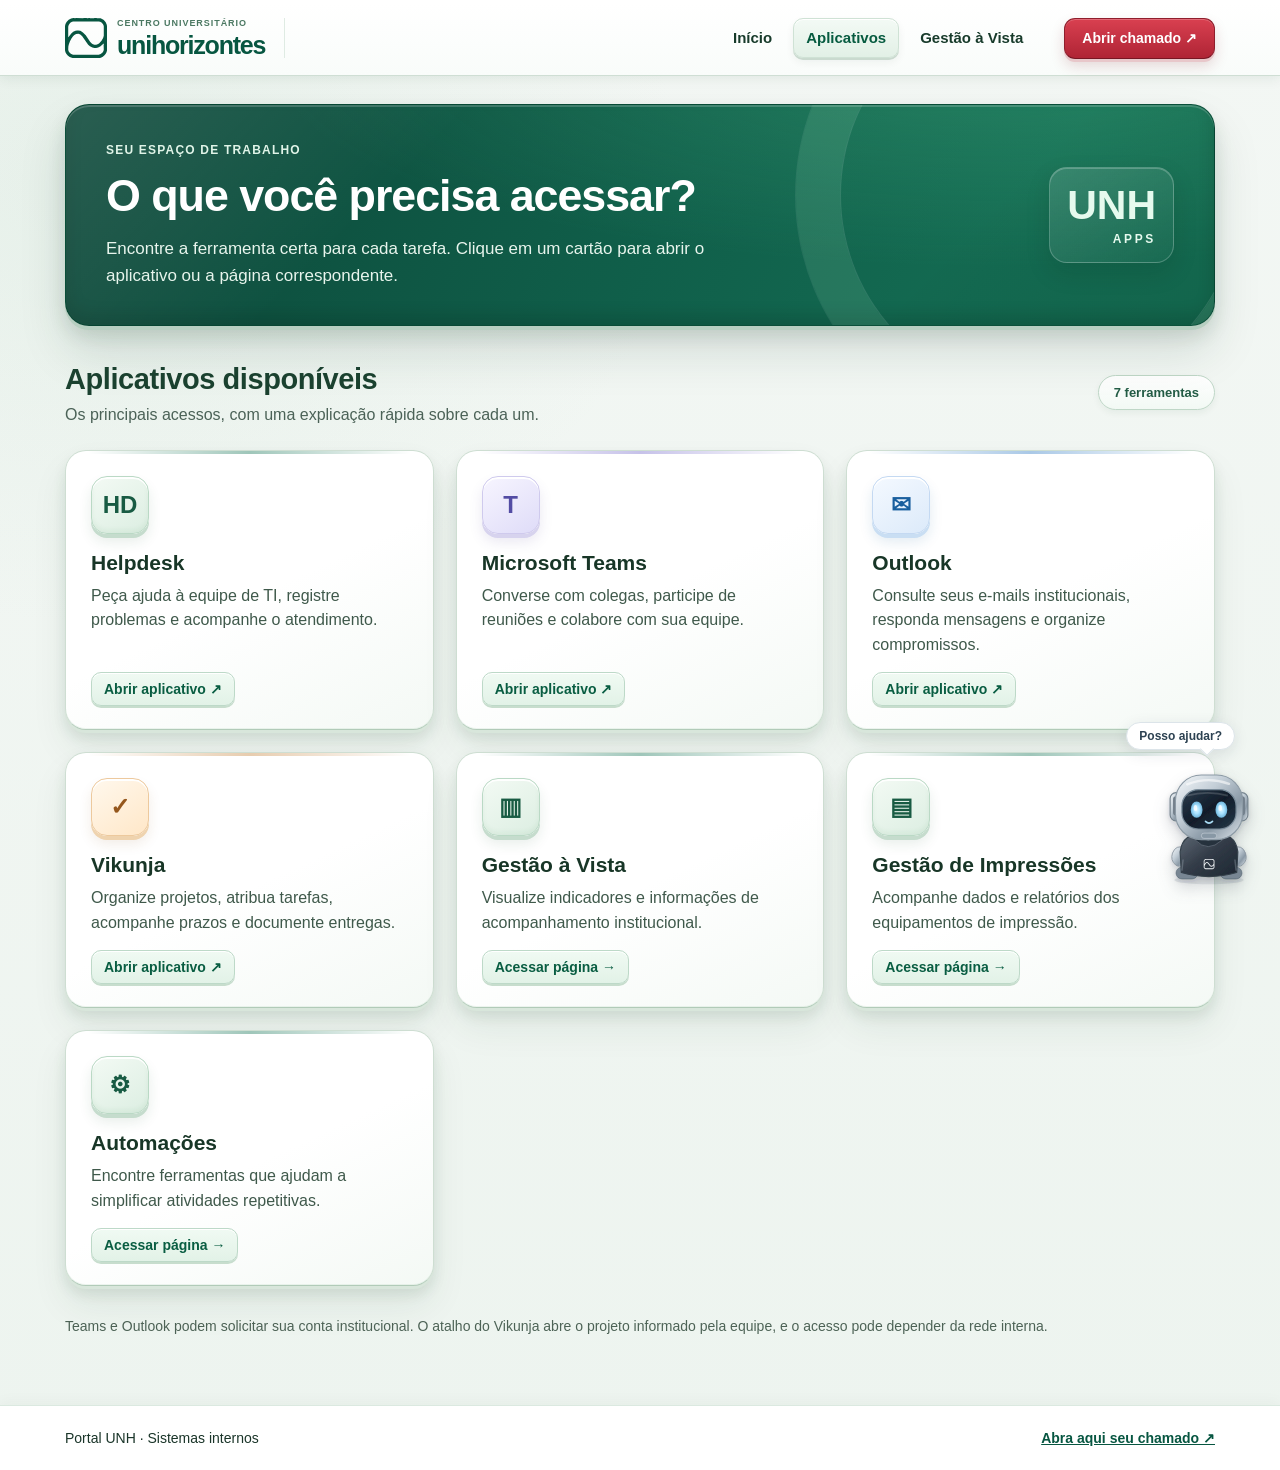
==== commit dabf1279: "feat(portal): aplica logo institucional e CTA vermelho no topo de aplicativos.html" ====
--- a/src/main/resources/static/aplicativos.html
+++ b/src/main/resources/static/aplicativos.html
@@ -1,14 +1,18 @@
-<!doctype html><html lang="pt-BR"><head><meta charset="utf-8"><meta name="viewport" content="width=device-width,initial-scale=1"><title>Aplicativos | Portal UNH</title><link rel="icon" href="assets/portal-unh-favicon-v2.png"><link rel="stylesheet" href="css/unh-pages-v1.css?v=20261027"><link rel="stylesheet" href="css/unh-app-library-v2.css?v=20261028-layout1"><link rel="stylesheet" href="css/nexo-assistente.css?v=20261027-ativo"><script src="js/nexo-agente.js?v=20261027-fallback1" defer></script><script src="js/nexo-assistente.js?v=20261027-fallback1" defer></script><link rel="stylesheet" href="css/unh-site-header.css?v=20261028-unificado1" /></head><body class="app-library"><header class="unh-site-header">
+<!doctype html><html lang="pt-BR"><head><meta charset="utf-8"><meta name="viewport" content="width=device-width,initial-scale=1"><title>Aplicativos | Portal UNH</title><link rel="icon" href="assets/portal-unh-favicon-v2.png"><link rel="stylesheet" href="css/unh-pages-v1.css?v=20261027"><link rel="stylesheet" href="css/unh-app-library-v2.css?v=20261028-layout1"><link rel="stylesheet" href="css/nexo-assistente.css?v=20261027-ativo"><script src="js/nexo-agente.js?v=20261027-fallback1" defer></script><script src="js/nexo-assistente.js?v=20261027-fallback1" defer></script><link rel="stylesheet" href="css/unh-site-header.css?v=20261029-chamado1" /></head><body class="app-library"><header class="unh-site-header">
   <div class="unh-site-header-inner">
-    <a class="unh-site-brand" href="index.html" aria-label="Portal UNH — página inicial">
+    <a class="unh-site-brand" href="index.html" aria-label="UniHorizontes — página inicial">
       <img src="assets/portal-unh-simbolo.svg" alt="" width="42" height="42" />
-      <span>Portal UNH</span>
+      <span class="unh-site-brand-copy">
+        <span class="unh-site-brand-kicker">CENTRO UNIVERSITÁRIO</span>
+        <strong class="unh-site-brand-name">unihorizontes</strong>
+      </span>
     </a>
     <nav class="unh-site-nav" aria-label="Navegação principal">
       <a href="index.html">Início</a>
       <a href="aplicativos.html" aria-current="page">Aplicativos</a>
       <a href="gestao-a-vista.html">Gestão à Vista</a>
     </nav>
+    <a class="unh-site-cta" href="https://helpdesk.unihorizontes.local/Helpdesk" target="_blank" rel="noopener noreferrer" aria-label="Abrir chamado no Helpdesk">Abrir chamado ↗</a>
   </div>
 </header><main class="shell">
   <section class="app-intro" aria-labelledby="app-title">
--- a/src/main/resources/static/css/unh-site-header.css
+++ b/src/main/resources/static/css/unh-site-header.css
@@ -35,9 +35,8 @@
   white-space:nowrap;
   text-decoration:none;
   color:#075641!important;
-  font-size:18px;
-  line-height:1.25;
-  font-weight:700;
+  line-height:1;
+  min-width:0;
 }
 .unh-site-header .unh-site-brand img {
   display:block;
@@ -45,6 +44,26 @@
   height:42px;
   min-width:42px;
   object-fit:contain;
+}
+.unh-site-header .unh-site-brand-copy {
+  display:flex;
+  flex-direction:column;
+  justify-content:center;
+  gap:3px;
+  padding-right:19px;
+  border-right:1px solid #dfebe3;
+}
+.unh-site-header .unh-site-brand-kicker {
+  display:block;
+  font:700 9px/1.15 "Segoe UI Variable","Segoe UI",Arial,sans-serif;
+  letter-spacing:.105em;
+  color:#4b7862;
+}
+.unh-site-header .unh-site-brand-name {
+  display:block;
+  font:700 25px/1.05 "Plus Jakarta Sans","Segoe UI Variable","Segoe UI",Arial,sans-serif;
+  letter-spacing:-.048em;
+  color:#075641;
 }
 .unh-site-header .unh-site-nav {
   display:flex;
@@ -81,22 +100,69 @@
   background:linear-gradient(180deg,#f3faf5,#e2f0e6);
   box-shadow:0 2px 0 #cadacf,0 4px 9px rgba(12,56,37,.06),inset 0 1px 0 #fff;
 }
+/* Atalho de suporte deliberadamente destacado, sem alterar a navegacao. */
+.unh-site-header .unh-site-cta {
+  display:inline-flex;
+  justify-content:center;
+  align-items:center;
+  flex:0 0 auto;
+  min-height:41px;
+  margin-left:8px;
+  padding:10px 17px;
+  border:1px solid #8f1e2c;
+  border-bottom-color:#781623;
+  border-radius:11px;
+  background:linear-gradient(180deg,#d94050,#af2435);
+  box-shadow:0 3px 0 #e8c7ca,0 7px 14px rgba(122,23,36,.17),inset 0 1px 0 rgba(255,255,255,.23);
+  color:#fff!important;
+  font:700 14px/1.2 "Segoe UI Variable","Segoe UI",Arial,sans-serif;
+  letter-spacing:0;
+  text-decoration:none!important;
+  text-shadow:none!important;
+  white-space:nowrap;
+  transition:background .15s,box-shadow .15s;
+}
+.unh-site-header .unh-site-cta:hover {
+  background:linear-gradient(180deg,#c93646,#9c1d2e);
+  box-shadow:0 3px 0 #dbb7bb,0 10px 18px rgba(122,23,36,.23),inset 0 1px 0 rgba(255,255,255,.25);
+}
 .unh-site-header :is(a):focus-visible {
   outline:3px solid #187451;
   outline-offset:3px;
 }
+@media(max-width:730px) {
+  .unh-site-header .unh-site-header-inner { gap:9px; }
+  .unh-site-header .unh-site-brand-name { font-size:21px; }
+  .unh-site-header .unh-site-brand-copy { padding-right:10px; }
+  .unh-site-header .unh-site-nav { gap:2px; }
+  .unh-site-header .unh-site-nav a { font-size:13px;padding:8px; }
+  .unh-site-header .unh-site-cta { padding:9px 12px;font-size:12px;margin-left:2px; }
+}
 @media(max-width:600px) {
   .unh-site-header { height:116px; }
   .unh-site-header .unh-site-header-inner {
-    height:116px;min-height:116px;
-    flex-direction:column;
-    align-items:flex-start;
-    justify-content:center;
-    gap:6px;
+    display:grid;
+    grid-template-columns:minmax(0,1fr) auto;
+    grid-template-rows:44px 37px;
+    align-content:center;
+    column-gap:8px;
+    row-gap:6px;
+    height:116px;
+    min-height:116px;
+    padding:0;
   }
-  .unh-site-header .unh-site-brand { font-size:17px; }
+  .unh-site-header .unh-site-brand { grid-column:1;grid-row:1; }
   .unh-site-header .unh-site-brand img { width:39px;height:39px;min-width:39px; }
+  .unh-site-header .unh-site-brand-copy { border-right:0;padding-right:0;gap:2px; }
+  .unh-site-header .unh-site-brand-name { font-size:20px; }
+  .unh-site-header .unh-site-brand-kicker { font-size:8px;letter-spacing:.08em; }
+  .unh-site-header .unh-site-cta {
+    grid-column:2;grid-row:1;
+    margin-left:0;
+    min-height:37px;
+  }
   .unh-site-header .unh-site-nav {
+    grid-column:1 / -1;grid-row:2;
     margin:0;
     width:100%;
     justify-content:space-between;
@@ -104,4 +170,13 @@
   }
   .unh-site-header .unh-site-nav a { font-size:13px;padding:8px 6px;min-height:36px; }
 }
+@media(max-width:380px) {
+  .unh-site-header .unh-site-brand img {width:33px;height:33px;min-width:33px;}
+  .unh-site-header .unh-site-brand-name {font-size:17px;}
+  .unh-site-header .unh-site-brand-kicker {font-size:7px;letter-spacing:.06em;}
+  .unh-site-header .unh-site-cta {font-size:11px;padding:9px 10px;}
+  .unh-site-header .unh-site-nav a {font-size:12px;padding:8px 5px;}
+}
+/* O dashboard organiza a sua busca e a navegacao lateral sob a barra institucional. */
+.gv-ref-body > .unh-site-header { grid-area:site; z-index:90; }
 @media print { .unh-site-header { display:none!important; } }
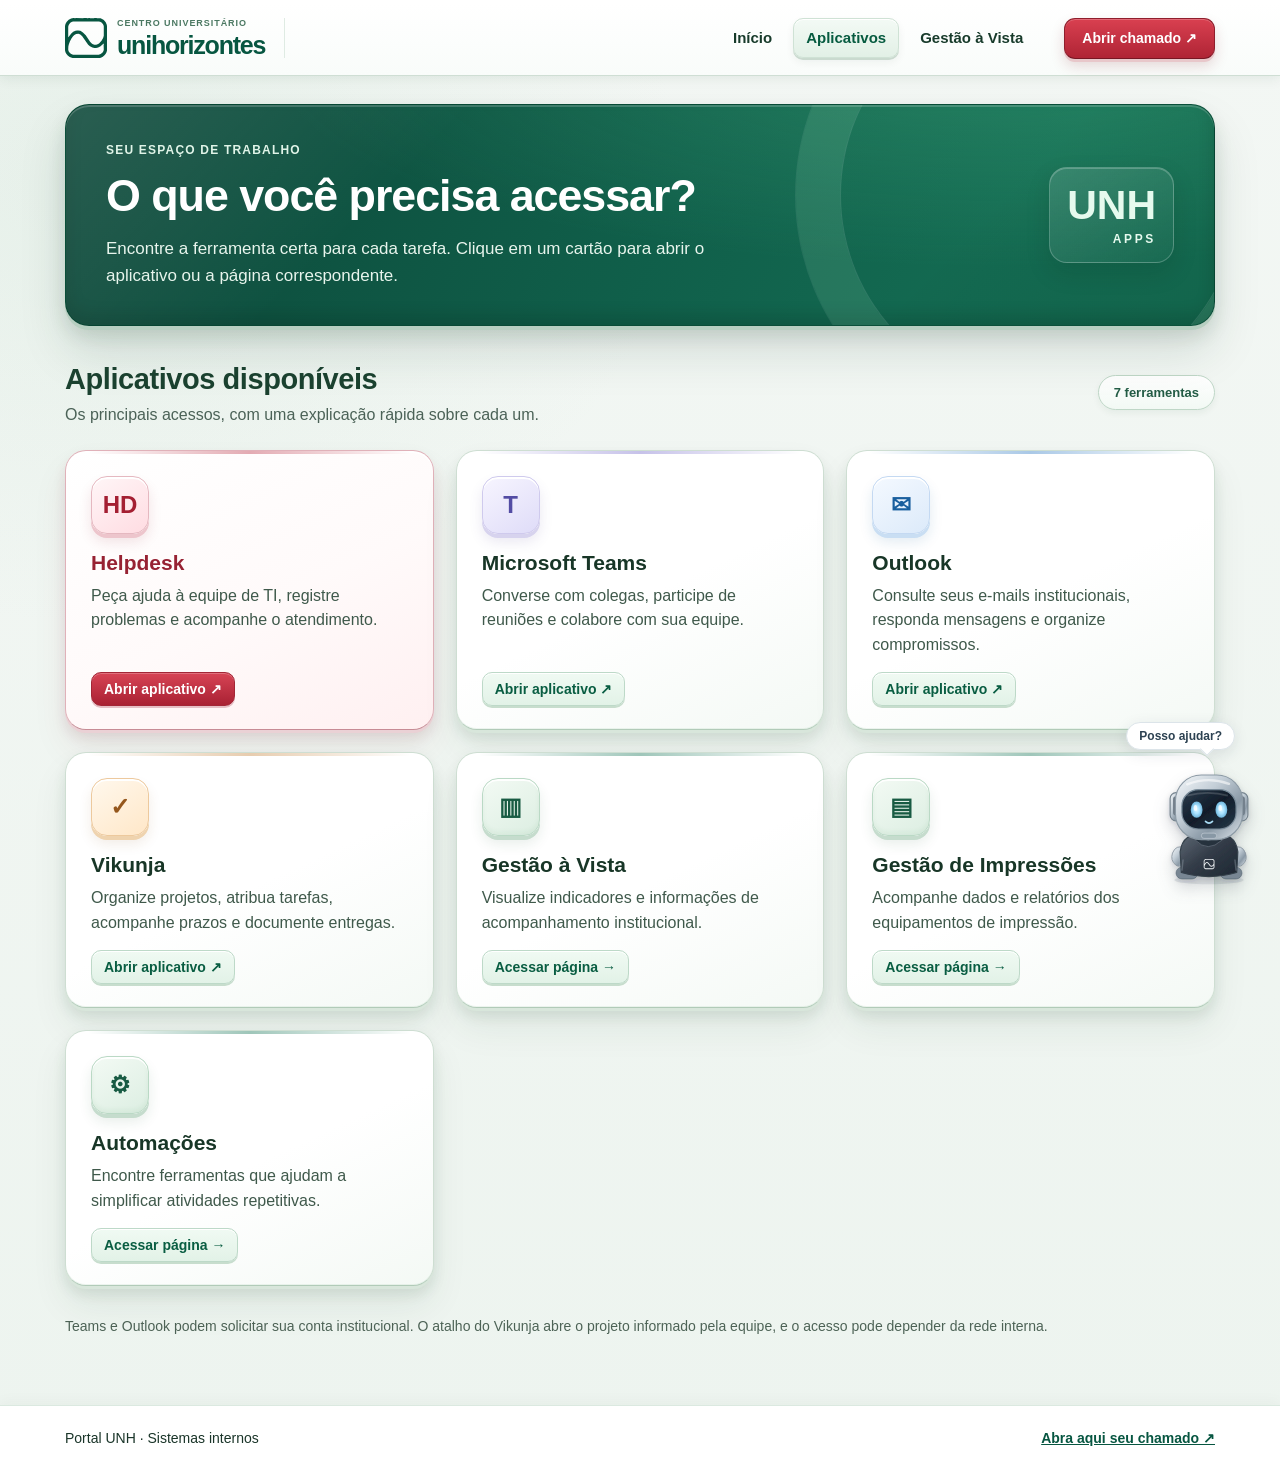
==== commit 85c3b0c7: "chore(portal): recarrega estilos da marca Unihorizontes e do chamado vermelho em aplicativos.html" ====
--- a/src/main/resources/static/aplicativos.html
+++ b/src/main/resources/static/aplicativos.html
@@ -1,4 +1,4 @@
-<!doctype html><html lang="pt-BR"><head><meta charset="utf-8"><meta name="viewport" content="width=device-width,initial-scale=1"><title>Aplicativos | Portal UNH</title><link rel="icon" href="assets/portal-unh-favicon-v2.png"><link rel="stylesheet" href="css/unh-pages-v1.css?v=20261027"><link rel="stylesheet" href="css/unh-app-library-v2.css?v=20261028-layout1"><link rel="stylesheet" href="css/nexo-assistente.css?v=20261027-ativo"><script src="js/nexo-agente.js?v=20261027-fallback1" defer></script><script src="js/nexo-assistente.js?v=20261027-fallback1" defer></script><link rel="stylesheet" href="css/unh-site-header.css?v=20261029-chamado1" /></head><body class="app-library"><header class="unh-site-header">
+<!doctype html><html lang="pt-BR"><head><meta charset="utf-8"><meta name="viewport" content="width=device-width,initial-scale=1"><title>Aplicativos | Portal UNH</title><link rel="icon" href="assets/portal-unh-favicon-v2.png"><link rel="stylesheet" href="css/unh-pages-v1.css?v=20261027"><link rel="stylesheet" href="css/unh-app-library-v2.css?v=20261029-helpdesk1"><link rel="stylesheet" href="css/nexo-assistente.css?v=20261027-ativo"><script src="js/nexo-agente.js?v=20261027-fallback1" defer></script><script src="js/nexo-assistente.js?v=20261027-fallback1" defer></script><link rel="stylesheet" href="css/unh-site-header.css?v=20261029-chamado2" /></head><body class="app-library"><header class="unh-site-header">
   <div class="unh-site-header-inner">
     <a class="unh-site-brand" href="index.html" aria-label="UniHorizontes — página inicial">
       <img src="assets/portal-unh-simbolo.svg" alt="" width="42" height="42" />
--- a/src/main/resources/static/css/unh-app-library-v2.css
+++ b/src/main/resources/static/css/unh-app-library-v2.css
@@ -158,6 +158,31 @@
     inset 0 -3px 5px rgba(31,113,58,.06),
     0 4px 0 #c5dccd,
     0 8px 13px rgba(32,93,52,.10);
+}
+.app-library .app-tile.app-helpdesk {
+  --accent:#b92d40;
+  border-color:#e0b1b9;
+  border-bottom-color:#c78b95;
+  background:linear-gradient(155deg,#fff 0%,#fffafa 55%,#fff0f1 100%);
+  box-shadow:0 3px 0 #ead1d5,0 8px 13px rgba(110,29,41,.11),0 20px 36px rgba(110,29,41,.07),inset 0 2px 0 #fff;
+}
+.app-library .app-tile.app-helpdesk:hover {
+  border-color:#b74455;
+  background:linear-gradient(155deg,#fff,#ffecef);
+  box-shadow:0 3px 0 #e1bac1,0 12px 19px rgba(110,29,41,.16),0 28px 42px rgba(110,29,41,.11),inset 0 2px 0 #fff;
+}
+.app-library .app-helpdesk .app-tile-icon {
+  color:#a41f32;
+  border-color:#e5b8c0;
+  background:linear-gradient(145deg,#fff6f7,#ffdce2);
+  box-shadow:inset 0 2px 0 #fff,0 4px 0 #edc5cc,0 8px 13px rgba(144,33,49,.12);
+}
+.app-library .app-helpdesk .app-tile-text strong { color:#972233; }
+.app-library .app-helpdesk .app-tile-action {
+  color:#fff;
+  border-color:#a32636;
+  background:linear-gradient(180deg,#d74455,#a92133);
+  box-shadow:0 2px 0 #e5bfc5,inset 0 1px 0 rgba(255,255,255,.24);
 }
 .app-library .app-teams { --accent:#7166c8; }
 .app-library .app-outlook { --accent:#2976c1; }
--- a/src/main/resources/static/css/unh-site-header.css
+++ b/src/main/resources/static/css/unh-site-header.css
@@ -138,7 +138,7 @@
   .unh-site-header .unh-site-nav a { font-size:13px;padding:8px; }
   .unh-site-header .unh-site-cta { padding:9px 12px;font-size:12px;margin-left:2px; }
 }
-@media(max-width:600px) {
+@media(max-width:700px) {
   .unh-site-header { height:116px; }
   .unh-site-header .unh-site-header-inner {
     display:grid;
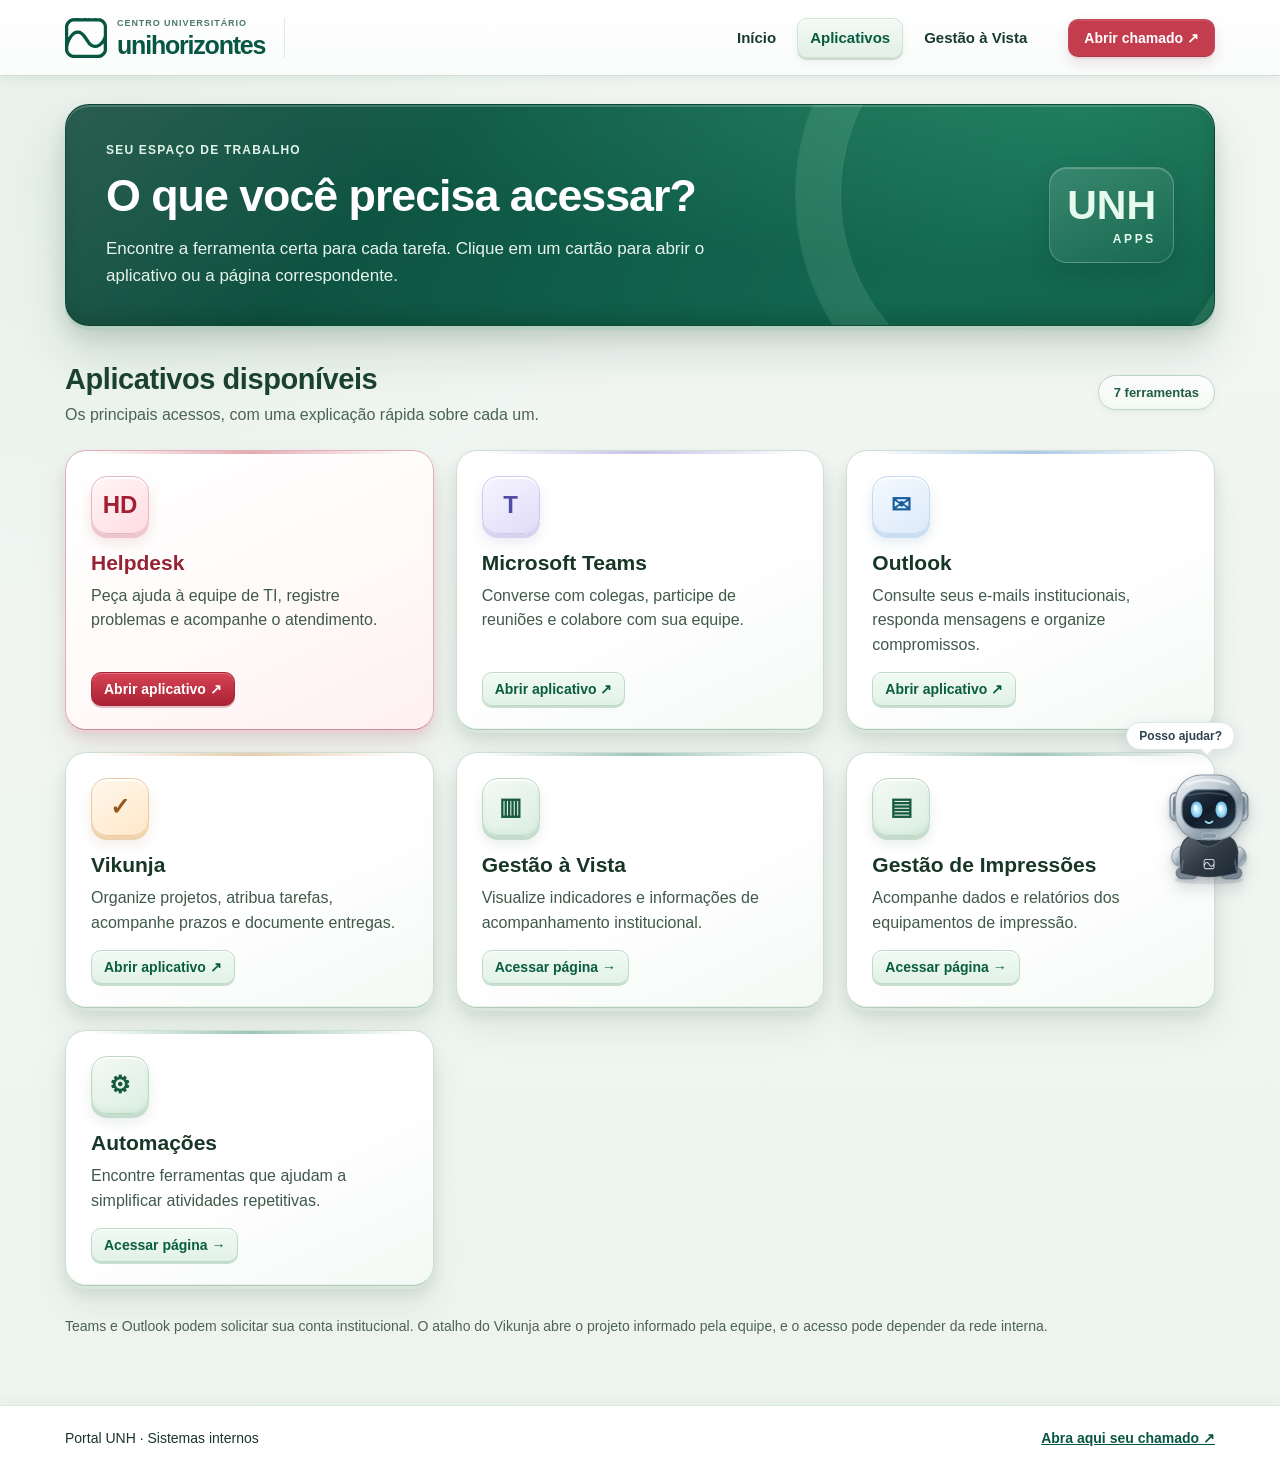
==== commit 5e4baa3a: "chore(portal): atualiza cache do botao chamado discreto em aplicativos.html" ====
--- a/src/main/resources/static/aplicativos.html
+++ b/src/main/resources/static/aplicativos.html
@@ -1,4 +1,4 @@
-<!doctype html><html lang="pt-BR"><head><meta charset="utf-8"><meta name="viewport" content="width=device-width,initial-scale=1"><title>Aplicativos | Portal UNH</title><link rel="icon" href="assets/portal-unh-favicon-v2.png"><link rel="stylesheet" href="css/unh-pages-v1.css?v=20261027"><link rel="stylesheet" href="css/unh-app-library-v2.css?v=20261029-helpdesk1"><link rel="stylesheet" href="css/nexo-assistente.css?v=20261027-ativo"><script src="js/nexo-agente.js?v=20261027-fallback1" defer></script><script src="js/nexo-assistente.js?v=20261027-fallback1" defer></script><link rel="stylesheet" href="css/unh-site-header.css?v=20261029-chamado2" /></head><body class="app-library"><header class="unh-site-header">
+<!doctype html><html lang="pt-BR"><head><meta charset="utf-8"><meta name="viewport" content="width=device-width,initial-scale=1"><title>Aplicativos | Portal UNH</title><link rel="icon" href="assets/portal-unh-favicon-v2.png"><link rel="stylesheet" href="css/unh-pages-v1.css?v=20261027"><link rel="stylesheet" href="css/unh-app-library-v2.css?v=20261029-helpdesk1"><link rel="stylesheet" href="css/nexo-assistente.css?v=20261027-ativo"><script src="js/nexo-agente.js?v=20261027-fallback1" defer></script><script src="js/nexo-assistente.js?v=20261027-fallback1" defer></script><link rel="stylesheet" href="css/unh-site-header.css?v=20261029-chamado3" /></head><body class="app-library"><header class="unh-site-header">
   <div class="unh-site-header-inner">
     <a class="unh-site-brand" href="index.html" aria-label="UniHorizontes — página inicial">
       <img src="assets/portal-unh-simbolo.svg" alt="" width="42" height="42" />
--- a/src/main/resources/static/css/unh-site-header.css
+++ b/src/main/resources/static/css/unh-site-header.css
@@ -100,31 +100,44 @@
   background:linear-gradient(180deg,#f3faf5,#e2f0e6);
   box-shadow:0 2px 0 #cadacf,0 4px 9px rgba(12,56,37,.06),inset 0 1px 0 #fff;
 }
-/* Atalho de suporte deliberadamente destacado, sem alterar a navegacao. */
+/* Helpdesk em destaque discreto: vermelho solido e relevo institucional. */
 .unh-site-header .unh-site-cta {
   display:inline-flex;
   justify-content:center;
   align-items:center;
   flex:0 0 auto;
-  min-height:41px;
+  min-height:38px;
   margin-left:8px;
-  padding:10px 17px;
-  border:1px solid #8f1e2c;
-  border-bottom-color:#781623;
-  border-radius:11px;
-  background:linear-gradient(180deg,#d94050,#af2435);
-  box-shadow:0 3px 0 #e8c7ca,0 7px 14px rgba(122,23,36,.17),inset 0 1px 0 rgba(255,255,255,.23);
+  padding:9px 15px;
+  border:1px solid #c64a5c;
+  border-bottom-color:#ae394a;
+  border-radius:10px;
+  background:#c43d4f;
+  box-shadow:
+    0 2px 0 #ead7da,
+    0 6px 14px rgba(118,28,40,.12),
+    inset 0 1px 0 rgba(255,255,255,.10);
   color:#fff!important;
   font:700 14px/1.2 "Segoe UI Variable","Segoe UI",Arial,sans-serif;
   letter-spacing:0;
   text-decoration:none!important;
   text-shadow:none!important;
   white-space:nowrap;
-  transition:background .15s,box-shadow .15s;
+  transition:background .15s ease,box-shadow .15s ease,transform .15s ease;
 }
 .unh-site-header .unh-site-cta:hover {
-  background:linear-gradient(180deg,#c93646,#9c1d2e);
-  box-shadow:0 3px 0 #dbb7bb,0 10px 18px rgba(122,23,36,.23),inset 0 1px 0 rgba(255,255,255,.25);
+  background:#b93647;
+  box-shadow:
+    0 2px 0 #e4cacf,
+    0 8px 16px rgba(118,28,40,.16),
+    inset 0 1px 0 rgba(255,255,255,.12);
+}
+.unh-site-header .unh-site-cta:active {
+  transform:translateY(1px);
+  box-shadow:
+    0 1px 0 #e4cacf,
+    0 4px 10px rgba(118,28,40,.12),
+    inset 0 1px 0 rgba(255,255,255,.08);
 }
 .unh-site-header :is(a):focus-visible {
   outline:3px solid #187451;
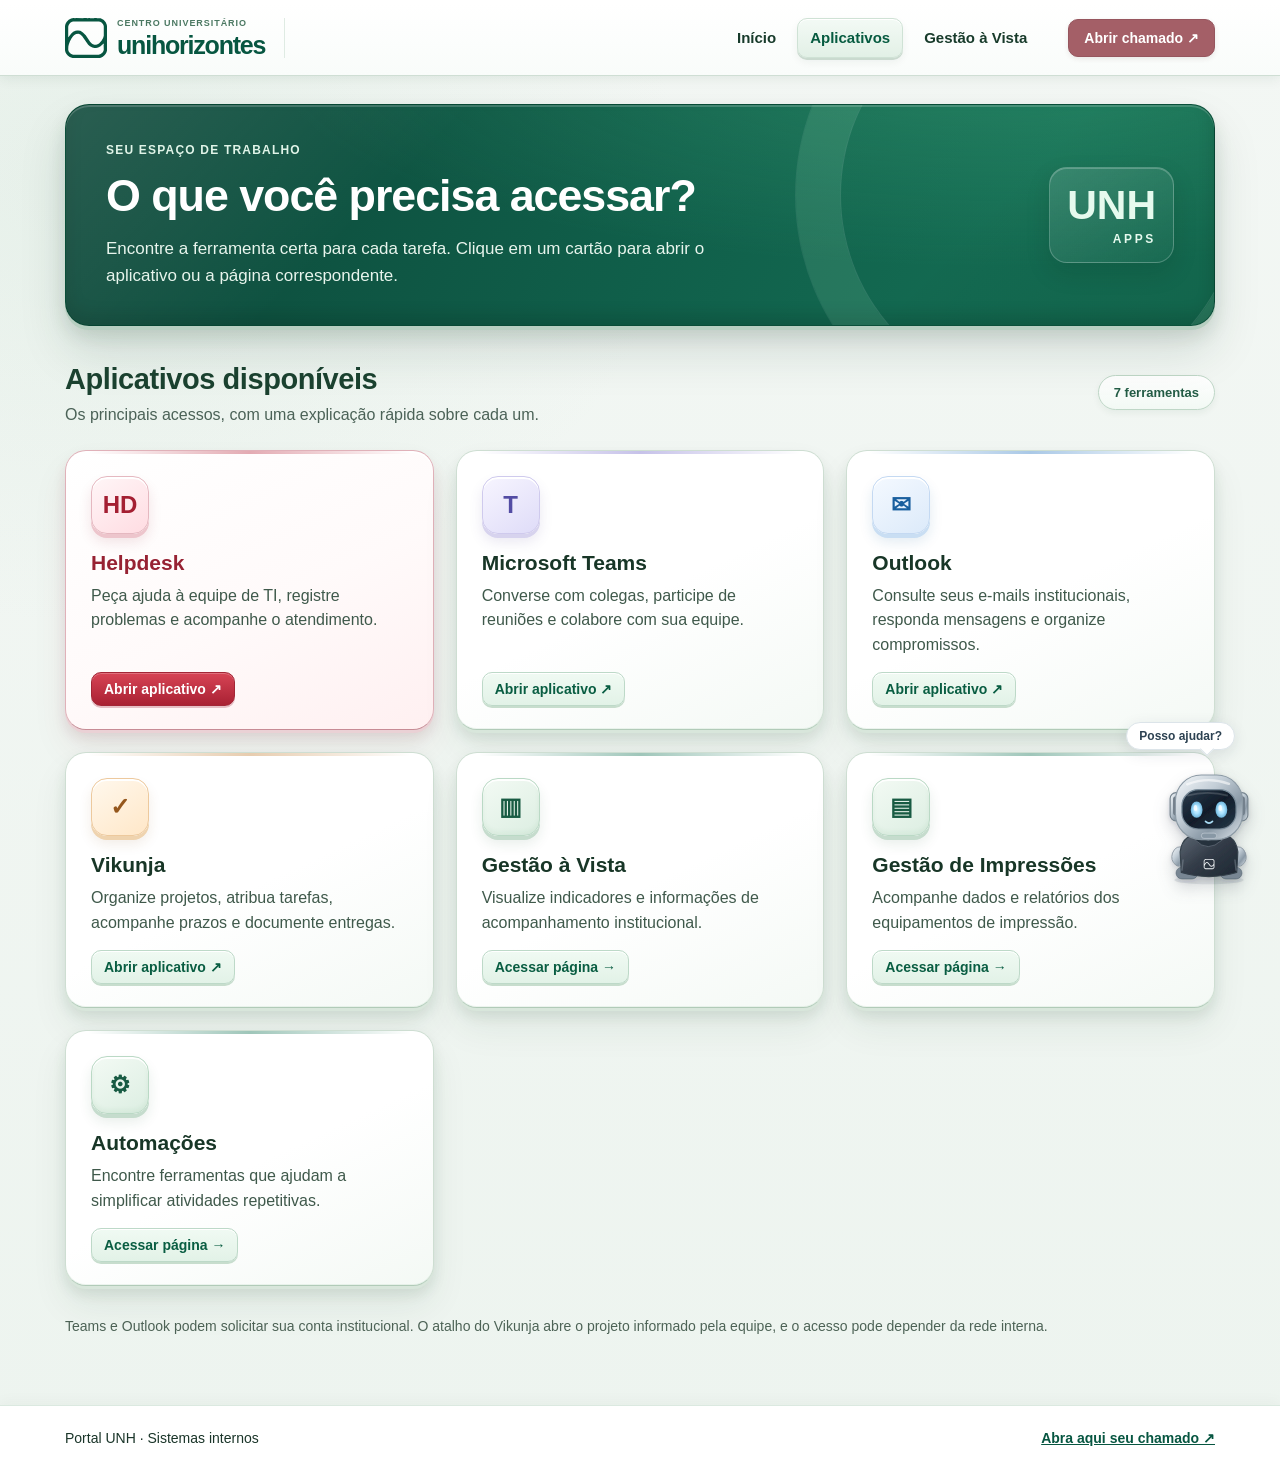
==== commit 3198715c: "chore(portal): atualiza estilo fosco do botao no aplicativos.html" ====
--- a/src/main/resources/static/aplicativos.html
+++ b/src/main/resources/static/aplicativos.html
@@ -1,4 +1,4 @@
-<!doctype html><html lang="pt-BR"><head><meta charset="utf-8"><meta name="viewport" content="width=device-width,initial-scale=1"><title>Aplicativos | Portal UNH</title><link rel="icon" href="assets/portal-unh-favicon-v2.png"><link rel="stylesheet" href="css/unh-pages-v1.css?v=20261027"><link rel="stylesheet" href="css/unh-app-library-v2.css?v=20261029-helpdesk1"><link rel="stylesheet" href="css/nexo-assistente.css?v=20261027-ativo"><script src="js/nexo-agente.js?v=20261027-fallback1" defer></script><script src="js/nexo-assistente.js?v=20261027-fallback1" defer></script><link rel="stylesheet" href="css/unh-site-header.css?v=20261029-chamado3" /></head><body class="app-library"><header class="unh-site-header">
+<!doctype html><html lang="pt-BR"><head><meta charset="utf-8"><meta name="viewport" content="width=device-width,initial-scale=1"><title>Aplicativos | Portal UNH</title><link rel="icon" href="assets/portal-unh-favicon-v2.png"><link rel="stylesheet" href="css/unh-pages-v1.css?v=20261027"><link rel="stylesheet" href="css/unh-app-library-v2.css?v=20261029-helpdesk1"><link rel="stylesheet" href="css/nexo-assistente.css?v=20261027-ativo"><script src="js/nexo-agente.js?v=20261027-fallback1" defer></script><script src="js/nexo-assistente.js?v=20261027-fallback1" defer></script><link rel="stylesheet" href="css/unh-site-header.css?v=20261029-fosco1" /></head><body class="app-library"><header class="unh-site-header">
   <div class="unh-site-header-inner">
     <a class="unh-site-brand" href="index.html" aria-label="UniHorizontes — página inicial">
       <img src="assets/portal-unh-simbolo.svg" alt="" width="42" height="42" />
--- a/src/main/resources/static/css/unh-site-header.css
+++ b/src/main/resources/static/css/unh-site-header.css
@@ -100,7 +100,7 @@
   background:linear-gradient(180deg,#f3faf5,#e2f0e6);
   box-shadow:0 2px 0 #cadacf,0 4px 9px rgba(12,56,37,.06),inset 0 1px 0 #fff;
 }
-/* Helpdesk em destaque discreto: vermelho solido e relevo institucional. */
+/* Helpdesk: vermelho dessaturado, fosco, com relevo discreto. */
 .unh-site-header .unh-site-cta {
   display:inline-flex;
   justify-content:center;
@@ -109,35 +109,25 @@
   min-height:38px;
   margin-left:8px;
   padding:9px 15px;
-  border:1px solid #c64a5c;
-  border-bottom-color:#ae394a;
+  border:1px solid #96565e;
   border-radius:10px;
-  background:#c43d4f;
-  box-shadow:
-    0 2px 0 #ead7da,
-    0 6px 14px rgba(118,28,40,.12),
-    inset 0 1px 0 rgba(255,255,255,.10);
+  background:#a45f67;
+  box-shadow:0 2px 5px rgba(85,45,51,.10);
   color:#fff!important;
   font:700 14px/1.2 "Segoe UI Variable","Segoe UI",Arial,sans-serif;
   letter-spacing:0;
   text-decoration:none!important;
   text-shadow:none!important;
   white-space:nowrap;
-  transition:background .15s ease,box-shadow .15s ease,transform .15s ease;
+  transition:background .15s ease,box-shadow .15s ease;
 }
 .unh-site-header .unh-site-cta:hover {
-  background:#b93647;
-  box-shadow:
-    0 2px 0 #e4cacf,
-    0 8px 16px rgba(118,28,40,.16),
-    inset 0 1px 0 rgba(255,255,255,.12);
+  background:#92525b;
+  box-shadow:0 3px 8px rgba(85,45,51,.13);
 }
 .unh-site-header .unh-site-cta:active {
-  transform:translateY(1px);
-  box-shadow:
-    0 1px 0 #e4cacf,
-    0 4px 10px rgba(118,28,40,.12),
-    inset 0 1px 0 rgba(255,255,255,.08);
+  background:#824851;
+  box-shadow:0 1px 3px rgba(85,45,51,.12);
 }
 .unh-site-header :is(a):focus-visible {
   outline:3px solid #187451;
